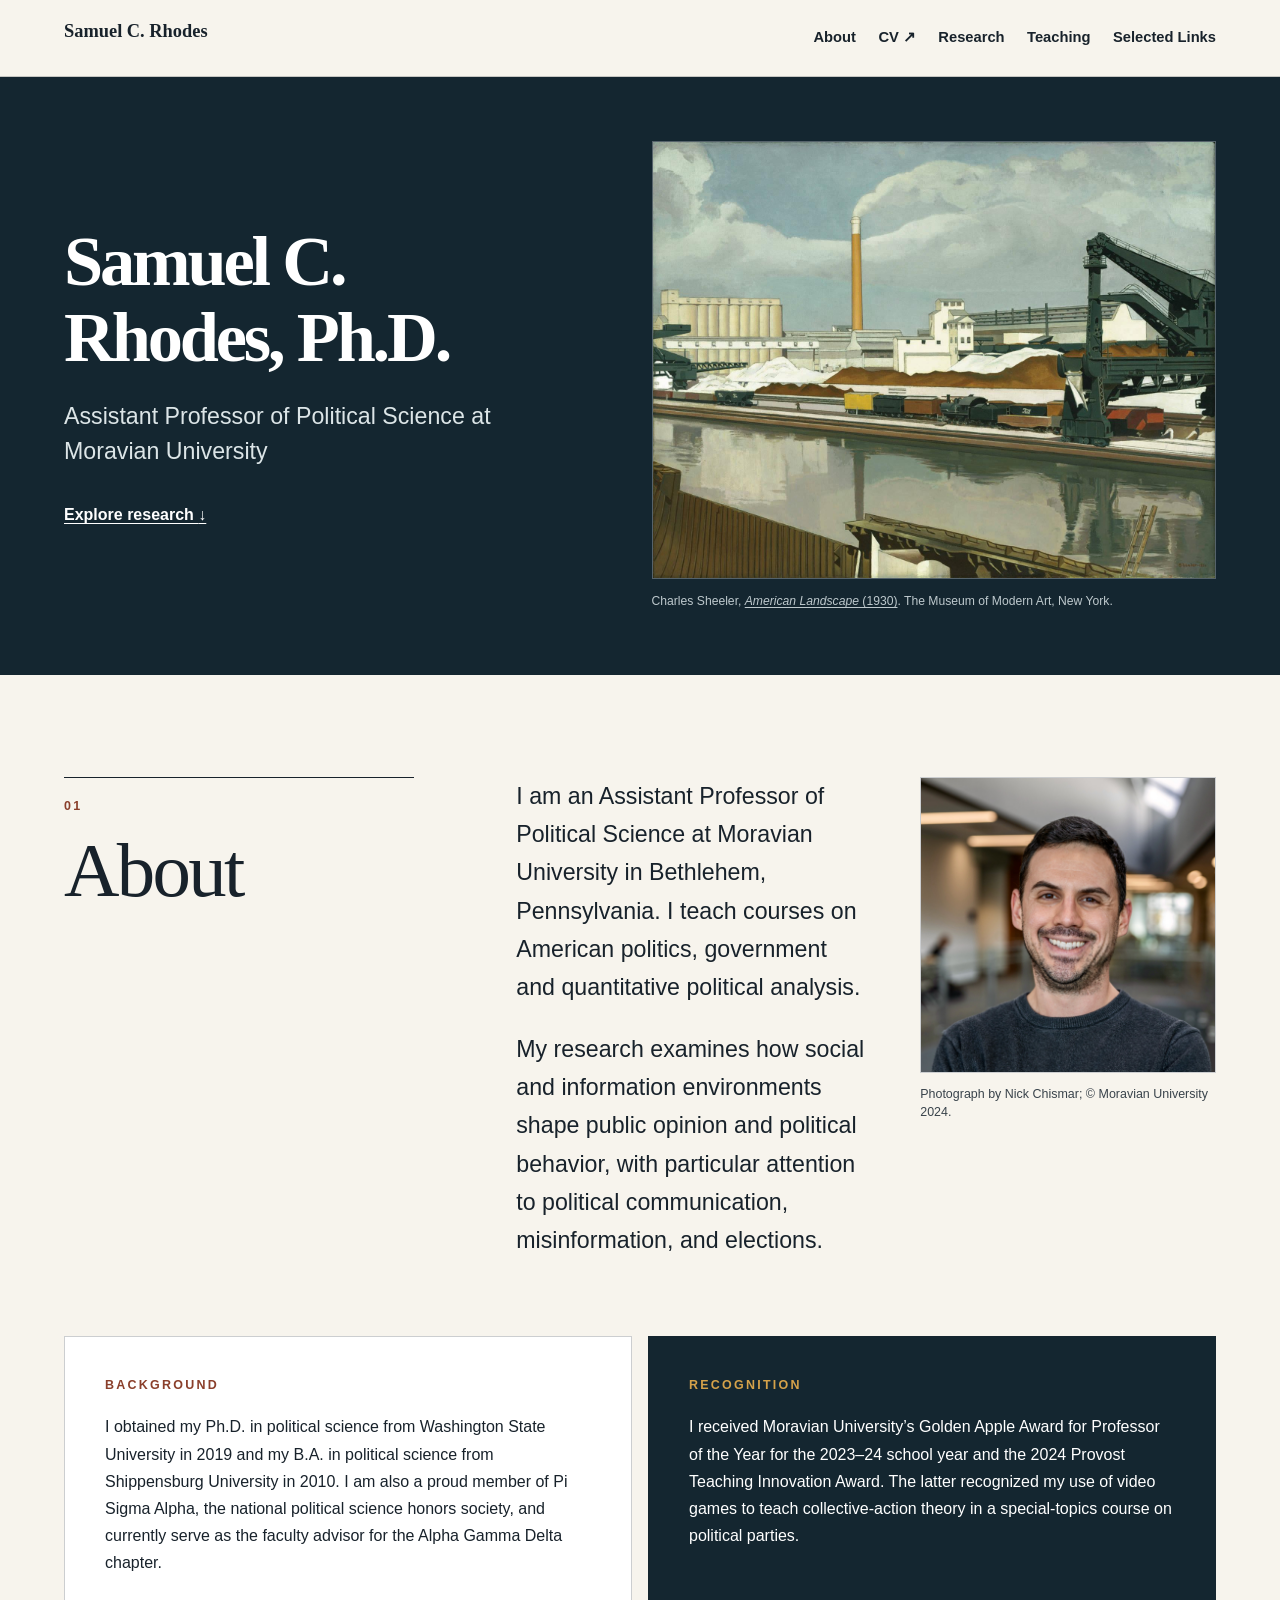
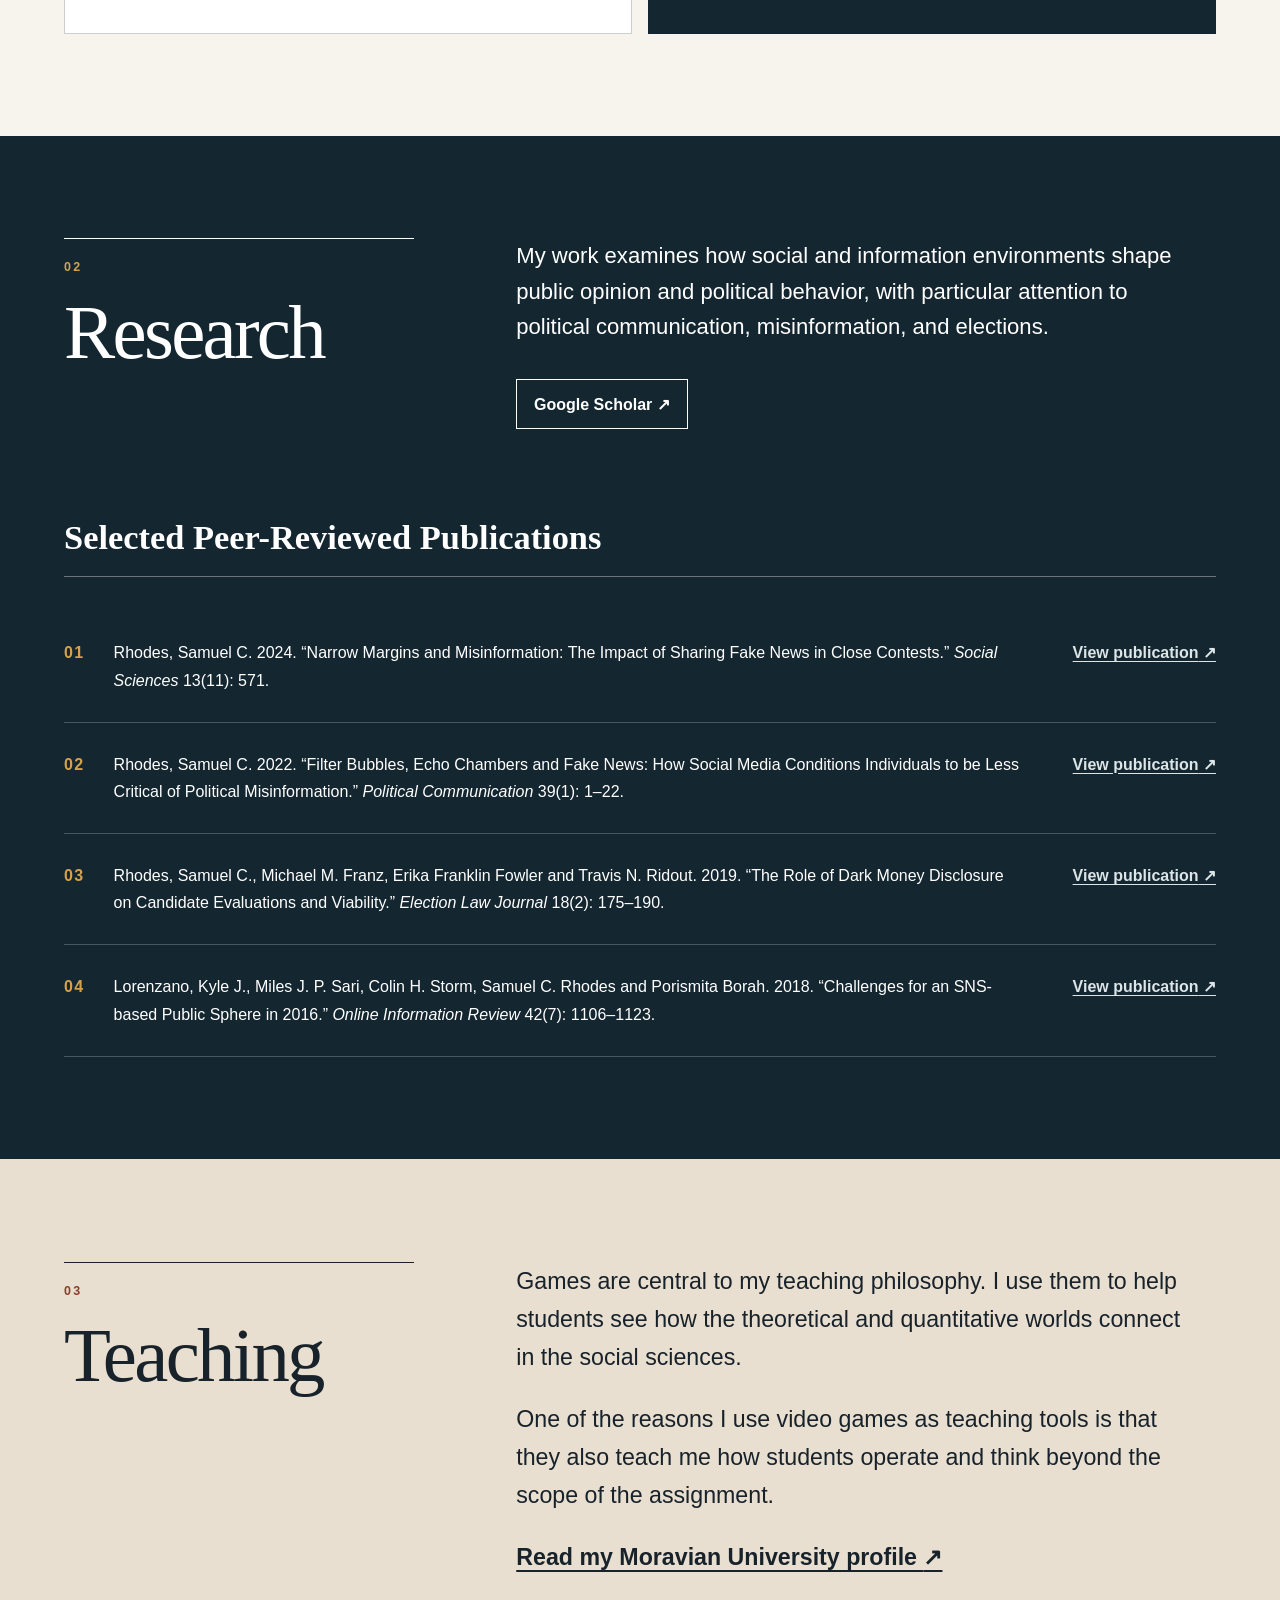
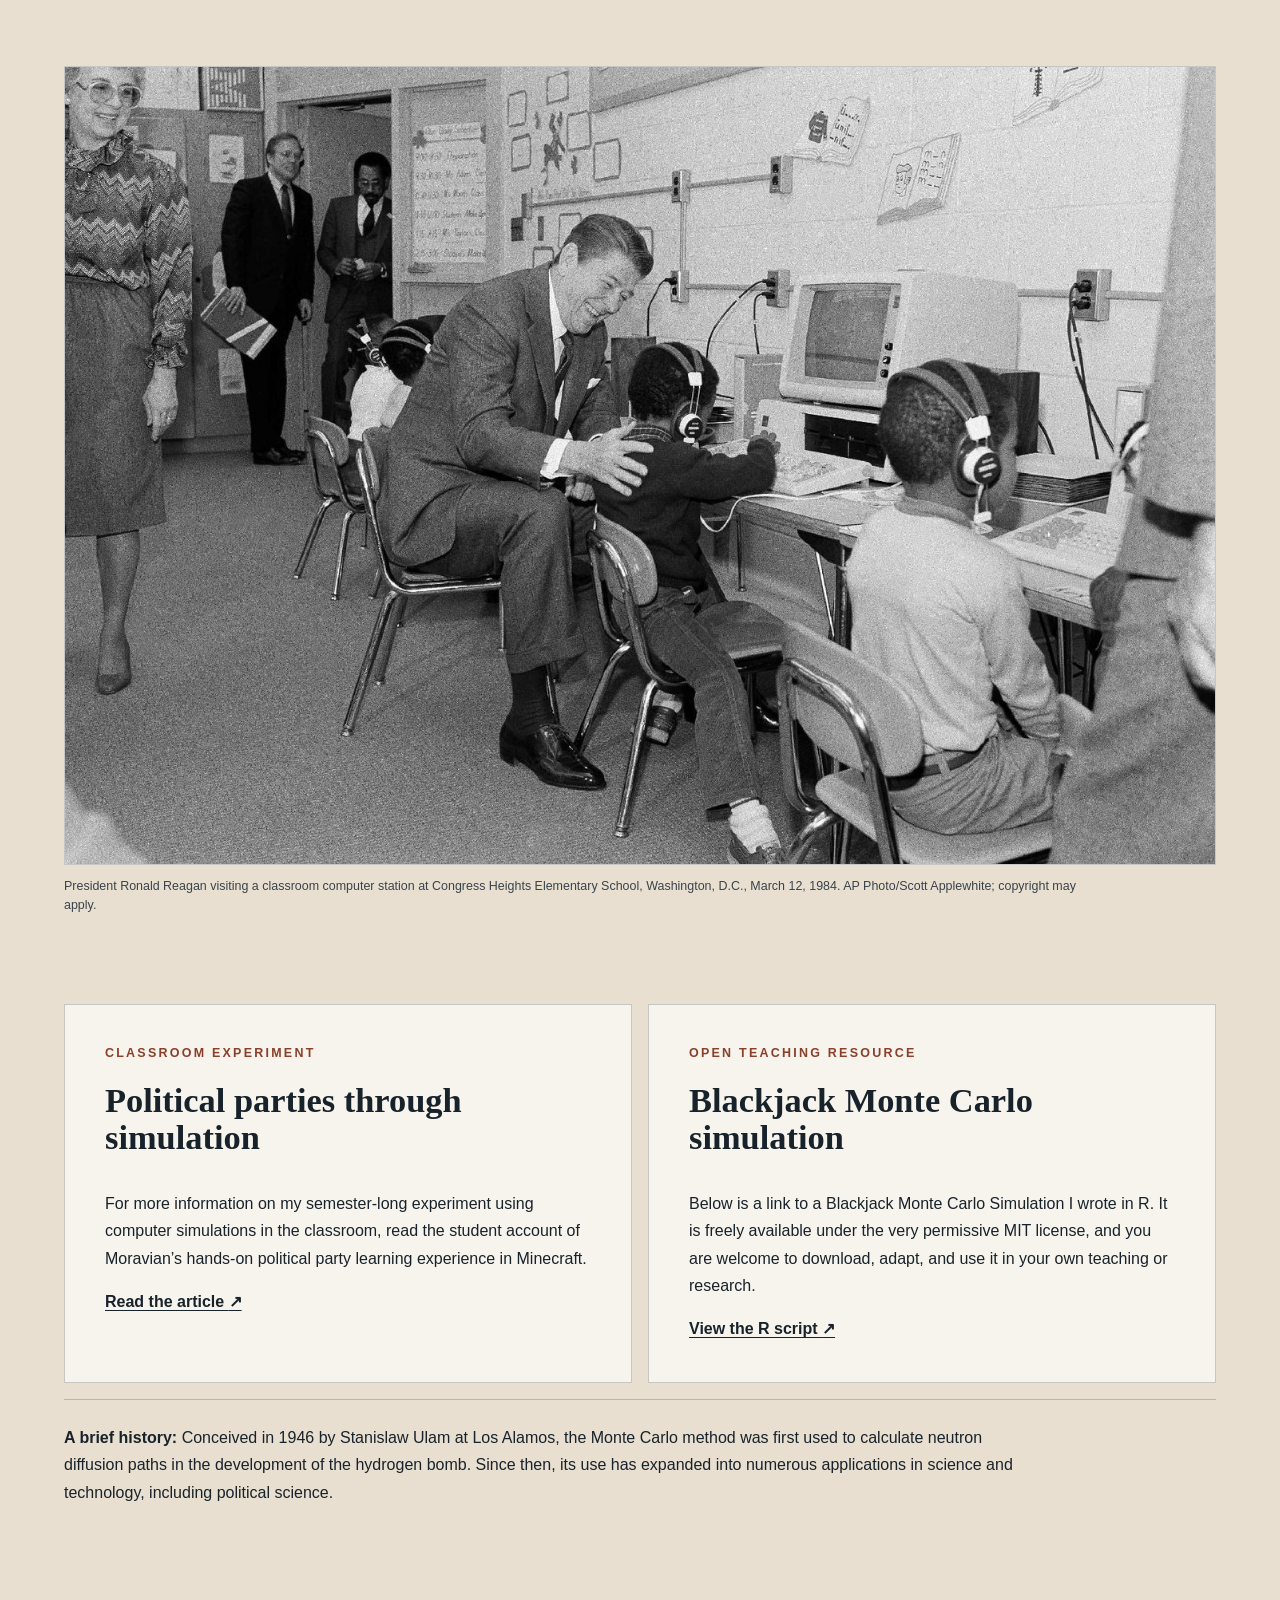
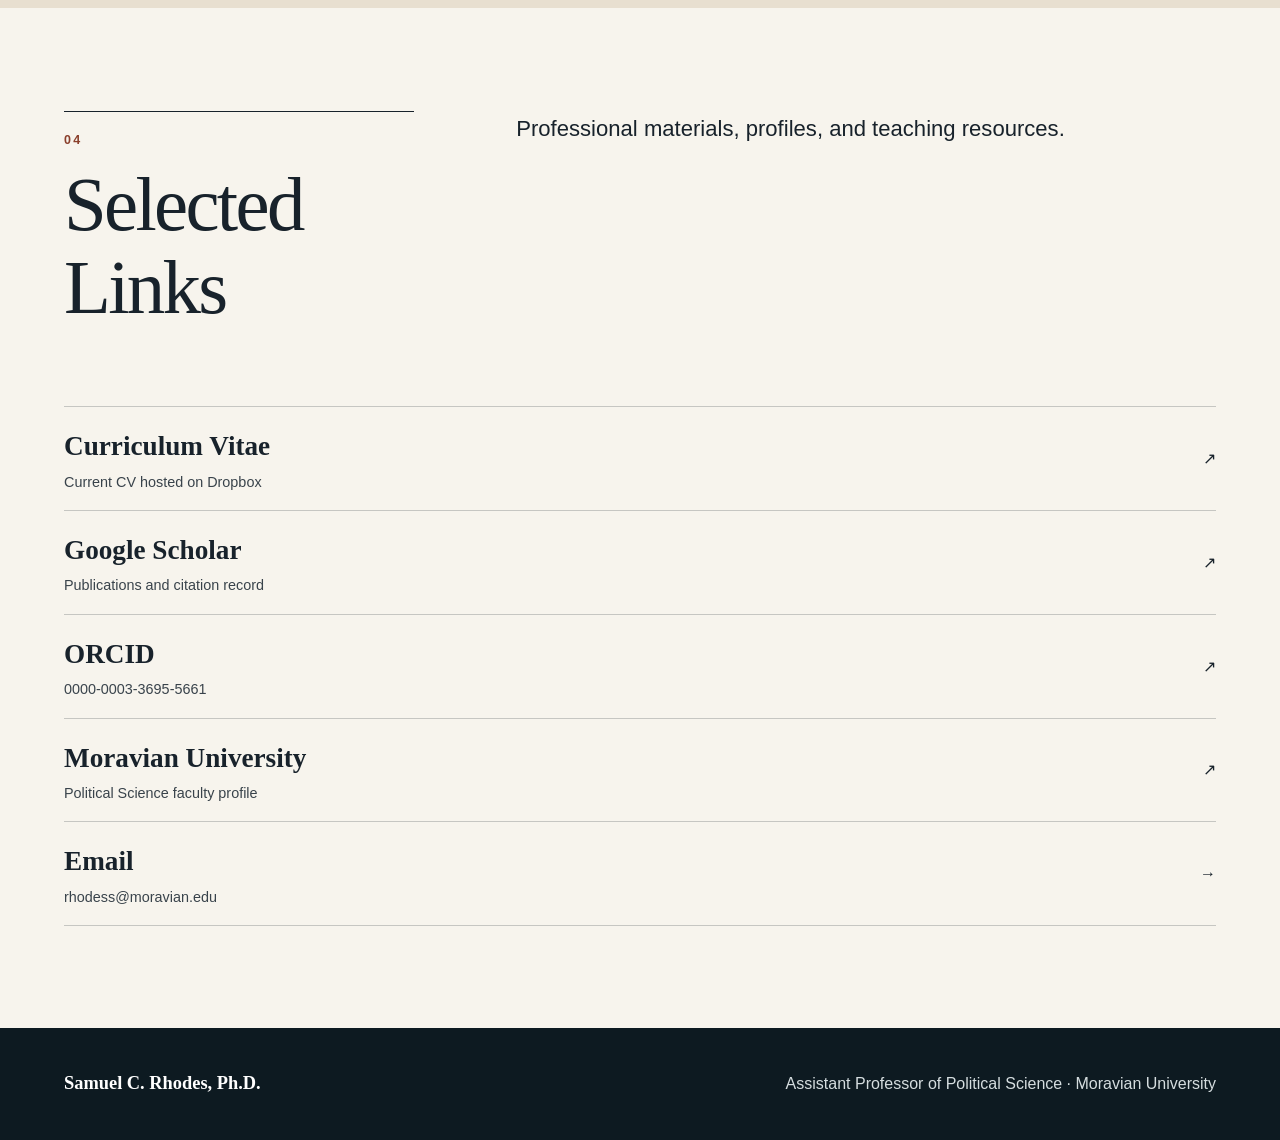
==== index.html @ 3a739b07 "Replace hero with Charles Sheeler American Landscape" ====
<!doctype html>
<html lang="en">
<head>
  <meta charset="utf-8">
  <meta name="viewport" content="width=device-width, initial-scale=1">
  <meta name="robots" content="index, follow, max-image-preview:large">
  <meta name="description" content="Samuel C. Rhodes is an Assistant Professor of Political Science at Moravian University whose research focuses on political communication, misinformation, public opinion, and elections.">
  <meta name="author" content="Samuel C. Rhodes">
  <meta property="og:type" content="website">
  <meta property="og:site_name" content="Samuel C. Rhodes, Ph.D.">
  <meta property="og:title" content="Samuel C. Rhodes, Ph.D. | Political Scientist">
  <meta property="og:description" content="Research and teaching in political communication, misinformation, public opinion, and elections.">
  <meta property="og:url" content="https://www.samrhodesphd.com/">
  <meta property="og:image" content="https://www.samrhodesphd.com/assets/images/samuel-rhodes-headshot-2024.jpg">
  <meta property="og:image:width" content="1200">
  <meta property="og:image:height" content="1200">
  <meta property="og:image:alt" content="Samuel C. Rhodes smiling in a university interior.">
  <meta name="twitter:card" content="summary">
  <meta name="twitter:title" content="Samuel C. Rhodes, Ph.D. | Political Scientist">
  <meta name="twitter:description" content="Research and teaching in political communication, misinformation, public opinion, and elections.">
  <meta name="twitter:image" content="https://www.samrhodesphd.com/assets/images/samuel-rhodes-headshot-2024.jpg">
  <meta name="twitter:image:alt" content="Samuel C. Rhodes smiling in a university interior.">
  <title>Samuel C. Rhodes, Ph.D. | Political Scientist</title>
  <link rel="canonical" href="https://www.samrhodesphd.com/">
  <link rel="icon" href="assets/icons/favicon.svg" type="image/svg+xml">
  <link rel="stylesheet" href="assets/css/styles.css">
  <script type="application/ld+json">
  {
    "@context": "https://schema.org",
    "@graph": [
      {
        "@type": "WebSite",
        "@id": "https://www.samrhodesphd.com/#website",
        "url": "https://www.samrhodesphd.com/",
        "name": "Samuel C. Rhodes, Ph.D.",
        "alternateName": "Sam Rhodes",
        "inLanguage": "en-US"
      },
      {
        "@type": "Person",
        "@id": "https://www.samrhodesphd.com/#person",
        "name": "Samuel C. Rhodes",
        "alternateName": [
          "Sam Rhodes",
          "Samuel C. Rhodes, Ph.D."
        ],
        "givenName": "Samuel",
        "additionalName": "C.",
        "familyName": "Rhodes",
        "honorificSuffix": "Ph.D.",
        "url": "https://www.samrhodesphd.com/",
        "image": "https://www.samrhodesphd.com/assets/images/samuel-rhodes-headshot-2024.jpg",
        "email": "mailto:rhodess@moravian.edu",
        "jobTitle": "Assistant Professor of Political Science",
        "worksFor": {
          "@type": "CollegeOrUniversity",
          "name": "Moravian University",
          "url": "https://www.moravian.edu/"
        },
        "knowsAbout": [
          "Political communication",
          "Political misinformation",
          "Public opinion",
          "Political behavior",
          "Elections"
        ],
        "sameAs": [
          "https://scholar.google.com/citations?user=BPaGoRMAAAAJ&hl=en",
          "https://orcid.org/0000-0003-3695-5661",
          "https://www.moravian.edu/politicalscience/faculty"
        ]
      }
    ]
  }
  </script>
</head>
<body>
  <a class="skip-link" href="#main-content">Skip to main content</a>

  <header class="site-header">
    <div class="shell header-inner">
      <a class="site-name" href="#top" aria-label="Samuel C. Rhodes — return to top">Samuel C. Rhodes</a>
      <nav aria-label="Primary navigation">
        <ul class="nav-list">
          <li><a href="#about">About</a></li>
          <li>
            <a href="https://www.dropbox.com/scl/fi/ld8k0oouti2bj6t06jxuj/samuel_rhodes_CV.pdf?rlkey=38bgi4dd77kejkx2pn6xca8h7&amp;e=3&amp;raw=1" target="_blank" rel="noopener noreferrer">
              CV <span aria-hidden="true">↗</span><span class="visually-hidden"> (opens in a new tab)</span>
            </a>
          </li>
          <li><a href="#research">Research</a></li>
          <li><a href="#teaching">Teaching</a></li>
          <li><a href="#links">Selected Links</a></li>
        </ul>
      </nav>
    </div>
  </header>

  <main id="main-content">
    <section class="hero" id="top" aria-labelledby="hero-title">
      <div class="shell hero-grid">
        <div class="hero-copy">
          <h1 id="hero-title" class="hero-title">
            <span class="hero-title-line">Samuel C.</span>
            <span class="hero-title-line">Rhodes, Ph.D.</span>
          </h1>
          <p class="hero-role">Assistant Professor of Political Science at Moravian University</p>
          <a class="text-link hero-link" href="#research">Explore research <span aria-hidden="true">↓</span></a>
        </div>
        <figure class="hero-figure">
          <img src="assets/images/charles-sheeler-american-landscape.jpg" width="1500" height="1164" alt="Charles Sheeler's painting American Landscape, depicting the Ford River Rouge plant with railcars, industrial buildings, conveyors, a smokestack, and reflections in water.">
          <figcaption>
            Charles Sheeler, <a href="https://www.moma.org/collection/works/79032"><cite>American Landscape</cite> (1930)</a>. The Museum of Modern Art, New York.
          </figcaption>
        </figure>
      </div>
    </section>

    <section class="section section-light" id="about" aria-labelledby="about-title">
      <div class="shell section-grid">
        <div class="section-heading">
          <p class="section-number" aria-hidden="true">01</p>
          <h2 id="about-title">About</h2>
        </div>
        <div class="about-intro">
          <div class="prose prose-lead">
            <p>I am an Assistant Professor of Political Science at Moravian University in Bethlehem, Pennsylvania. I teach courses on American politics, government and quantitative political analysis.</p>
            <p>My research examines how social and information environments shape public opinion and political behavior, with particular attention to political communication, misinformation, and elections.</p>
          </div>
          <figure class="about-figure">
            <img src="assets/images/samuel-rhodes-headshot-2024.jpg" width="1200" height="1200" alt="Samuel C. Rhodes smiling in a university interior." loading="lazy" decoding="async">
            <figcaption>Photograph by Nick Chismar; © Moravian University 2024.</figcaption>
          </figure>
        </div>
      </div>

      <div class="shell about-notes">
        <article class="note-card">
          <h3 class="eyebrow">Background</h3>
          <p>I obtained my Ph.D. in political science from Washington State University in 2019 and my B.A. in political science from Shippensburg University in 2010. I am also a proud member of Pi Sigma Alpha, the national political science honors society, and currently serve as the faculty advisor for the Alpha Gamma Delta chapter.</p>
        </article>
        <article class="note-card note-card-accent">
          <h3 class="eyebrow">Recognition</h3>
          <p>I received Moravian University’s Golden Apple Award for Professor of the Year for the 2023–24 school year and the 2024 Provost Teaching Innovation Award. The latter recognized my use of video games to teach collective-action theory in a special-topics course on political parties.</p>
        </article>
      </div>
    </section>

    <section class="section section-dark" id="research" aria-labelledby="research-title">
      <div class="shell section-grid">
        <div class="section-heading">
          <p class="section-number" aria-hidden="true">02</p>
          <h2 id="research-title">Research</h2>
        </div>
        <div class="prose">
          <p class="lede">My work examines how social and information environments shape public opinion and political behavior, with particular attention to political communication, misinformation, and elections.</p>
          <a class="button button-light" href="https://scholar.google.com/citations?user=BPaGoRMAAAAJ&amp;hl=en">Google Scholar <span aria-hidden="true">↗</span></a>
        </div>
      </div>

      <div class="shell publications">
        <h3>Selected Peer-Reviewed Publications</h3>
        <ol class="publication-list">
          <li>
            <p>Rhodes, Samuel C. 2024. “Narrow Margins and Misinformation: The Impact of Sharing Fake News in Close Contests.” <cite>Social Sciences</cite> 13(11): 571.</p>
            <a href="https://doi.org/10.3390/socsci13110571">View publication<span class="visually-hidden">: Narrow Margins and Misinformation</span> <span aria-hidden="true">↗</span></a>
          </li>
          <li>
            <p>Rhodes, Samuel C. 2022. “Filter Bubbles, Echo Chambers and Fake News: How Social Media Conditions Individuals to be Less Critical of Political Misinformation.” <cite>Political Communication</cite> 39(1): 1–22.</p>
            <a href="https://doi.org/10.1080/10584609.2021.1910887">View publication<span class="visually-hidden">: Filter Bubbles, Echo Chambers and Fake News</span> <span aria-hidden="true">↗</span></a>
          </li>
          <li>
            <p>Rhodes, Samuel C., Michael M. Franz, Erika Franklin Fowler and Travis N. Ridout. 2019. “The Role of Dark Money Disclosure on Candidate Evaluations and Viability.” <cite>Election Law Journal</cite> 18(2): 175–190.</p>
            <a href="https://doi.org/10.1089/elj.2018.0499">View publication<span class="visually-hidden">: The Role of Dark Money Disclosure</span> <span aria-hidden="true">↗</span></a>
          </li>
          <li>
            <p>Lorenzano, Kyle J., Miles J. P. Sari, Colin H. Storm, Samuel C. Rhodes and Porismita Borah. 2018. “Challenges for an SNS-based Public Sphere in 2016.” <cite>Online Information Review</cite> 42(7): 1106–1123.</p>
            <a href="https://doi.org/10.1108/OIR-12-2017-0352">View publication<span class="visually-hidden">: Challenges for an SNS-based Public Sphere in 2016</span> <span aria-hidden="true">↗</span></a>
          </li>
        </ol>
      </div>
    </section>

    <section class="section section-warm" id="teaching" aria-labelledby="teaching-title">
      <div class="shell section-grid">
        <div class="section-heading">
          <p class="section-number" aria-hidden="true">03</p>
          <h2 id="teaching-title">Teaching</h2>
        </div>
        <div class="prose prose-lead">
          <p>Games are central to my teaching philosophy. I use them to help students see how the theoretical and quantitative worlds connect in the social sciences.</p>
          <p>One of the reasons I use video games as teaching tools is that they also teach me how students operate and think beyond the scope of the assignment.</p>
          <a class="text-link" href="https://news.moravian.edu/2025/02/27/samuel-c-rhodes/">Read my Moravian University profile <span aria-hidden="true">↗</span></a>
        </div>
      </div>

      <figure class="shell teaching-figure">
        <img src="assets/images/ronald-reagan-computer-classroom.jpg" width="1440" height="999" alt="President Ronald Reagan seated beside a student using a classroom computer." loading="lazy" decoding="async">
        <figcaption>President Ronald Reagan visiting a classroom computer station at Congress Heights Elementary School, Washington, D.C., March 12, 1984. AP Photo/Scott Applewhite; copyright may apply.</figcaption>
      </figure>

      <div class="shell teaching-grid">
        <article class="teaching-panel">
          <p class="eyebrow">Classroom Experiment</p>
          <h3>Political parties through simulation</h3>
          <p>For more information on my semester-long experiment using computer simulations in the classroom, read the student account of Moravian’s hands-on political party learning experience in Minecraft.</p>
          <a class="text-link" href="https://comenian.org/11482/community/moravians-hands-on-political-party-learning-experience-in-minecraft/">Read the article <span aria-hidden="true">↗</span></a>
        </article>
        <article class="teaching-panel">
          <p class="eyebrow">Open Teaching Resource</p>
          <h3>Blackjack Monte Carlo simulation</h3>
          <p>Below is a link to a Blackjack Monte Carlo Simulation I wrote in R. It is freely available under the very permissive MIT license, and you are welcome to download, adapt, and use it in your own teaching or research.</p>
          <a class="text-link" href="https://drive.google.com/file/d/1yVnKyx5Hw0C_nsuu_a9_1nCS-8gm6gq0/view?usp=share_link">View the R script <span aria-hidden="true">↗</span></a>
        </article>
      </div>

      <div class="shell history-note">
        <p><strong>A brief history:</strong> Conceived in 1946 by Stanislaw Ulam at Los Alamos, the Monte Carlo method was first used to calculate neutron diffusion paths in the development of the hydrogen bomb. Since then, its use has expanded into numerous applications in science and technology, including political science.</p>
      </div>
    </section>

    <section class="section section-light" id="links" aria-labelledby="links-title">
      <div class="shell section-grid">
        <div class="section-heading">
          <p class="section-number" aria-hidden="true">04</p>
          <h2 id="links-title">Selected Links</h2>
        </div>
        <div class="prose">
          <p class="lede">Professional materials, profiles, and teaching resources.</p>
        </div>
      </div>

      <div class="shell link-list">
        <a href="https://www.dropbox.com/scl/fi/ld8k0oouti2bj6t06jxuj/samuel_rhodes_CV.pdf?rlkey=38bgi4dd77kejkx2pn6xca8h7&amp;e=3&amp;raw=1" target="_blank" rel="noopener noreferrer">
          <span><strong>Curriculum Vitae</strong><small>Current CV hosted on Dropbox</small></span>
          <span aria-hidden="true">↗</span><span class="visually-hidden">Opens in a new tab</span>
        </a>
        <a href="https://scholar.google.com/citations?user=BPaGoRMAAAAJ&amp;hl=en">
          <span><strong>Google Scholar</strong><small>Publications and citation record</small></span>
          <span aria-hidden="true">↗</span>
        </a>
        <a href="https://orcid.org/0000-0003-3695-5661">
          <span><strong>ORCID</strong><small>0000-0003-3695-5661</small></span>
          <span aria-hidden="true">↗</span>
        </a>
        <a href="https://www.moravian.edu/politicalscience/faculty">
          <span><strong>Moravian University</strong><small>Political Science faculty profile</small></span>
          <span aria-hidden="true">↗</span>
        </a>
        <a href="mailto:rhodess@moravian.edu">
          <span><strong>Email</strong><small>rhodess@moravian.edu</small></span>
          <span aria-hidden="true">→</span>
        </a>
      </div>
    </section>
  </main>

  <footer class="site-footer">
    <div class="shell footer-inner">
      <p>Samuel C. Rhodes, Ph.D.</p>
      <p>Assistant Professor of Political Science · Moravian University</p>
    </div>
  </footer>
</body>
</html>
---- assets/css/styles.css ----
:root {
  color-scheme: light;
  --ink: #18222b;
  --ink-soft: #39434b;
  --paper: #f7f4ed;
  --white: #ffffff;
  --warm: #e8dfd0;
  --navy: #142630;
  --navy-light: #dce5e7;
  --rust: #8a3f2b;
  --gold: #d5a24a;
  --line: rgba(24, 34, 43, 0.22);
  --serif: Georgia, "Times New Roman", Times, serif;
  --sans: -apple-system, BlinkMacSystemFont, "Segoe UI", Helvetica, Arial, sans-serif;
  --shell: 72rem;
  --space-section: clamp(4.5rem, 8vw, 8rem);
}

*,
*::before,
*::after {
  box-sizing: border-box;
}

html {
  scroll-padding-top: 7rem;
}

body {
  margin: 0;
  background: var(--paper);
  color: var(--ink);
  font-family: var(--sans);
  font-size: 1rem;
  line-height: 1.7;
  overflow-wrap: break-word;
}

img {
  display: block;
  max-width: 100%;
  height: auto;
}

a {
  color: inherit;
  text-underline-offset: 0.2em;
  text-decoration-thickness: 0.08em;
}

a:hover {
  text-decoration-thickness: 0.15em;
}

:focus-visible {
  outline: 0.18rem solid var(--white);
  outline-offset: 0.14rem;
  box-shadow: 0 0 0 0.38rem var(--ink);
}

h1,
h2,
h3,
p,
figure {
  margin-top: 0;
}

h1,
h2,
h3 {
  font-family: var(--serif);
  line-height: 1.08;
}

h1 {
  max-width: 10ch;
  margin-bottom: 1.5rem;
  font-size: clamp(3rem, 8vw, 6.75rem);
  font-weight: 600;
  letter-spacing: -0.045em;
}

.hero-title {
  max-width: none;
  font-size: clamp(2.5rem, 5.5vw, 4.6rem);
}

.hero-title-line {
  display: block;
  white-space: nowrap;
}

h2 {
  margin-bottom: 0;
  font-size: clamp(2.8rem, 6vw, 5.2rem);
  font-weight: 500;
  letter-spacing: -0.035em;
}

h3 {
  font-size: clamp(1.45rem, 3vw, 2.15rem);
  font-weight: 600;
}

.shell {
  width: min(calc(100% - 2rem), var(--shell));
  margin-inline: auto;
}

.skip-link {
  position: fixed;
  z-index: 1000;
  top: 0.75rem;
  left: 0.75rem;
  padding: 0.7rem 1rem;
  background: var(--gold);
  color: #111820;
  font-weight: 700;
  transform: translateY(-160%);
}

.skip-link:focus {
  transform: translateY(0);
}

.visually-hidden {
  position: absolute;
  width: 1px;
  height: 1px;
  padding: 0;
  margin: -1px;
  overflow: hidden;
  clip: rect(0, 0, 0, 0);
  white-space: nowrap;
  border: 0;
}

.site-header {
  position: relative;
  z-index: 20;
  background: var(--paper);
  border-bottom: 1px solid var(--line);
}

.header-inner {
  display: flex;
  flex-direction: column;
  gap: 0.9rem;
  padding-block: 1rem;
}

.site-name {
  align-self: flex-start;
  font-family: var(--serif);
  font-size: 1.15rem;
  font-weight: 700;
  text-decoration: none;
}

.nav-list {
  display: flex;
  flex-wrap: wrap;
  gap: 0.35rem 1rem;
  margin: 0;
  padding: 0;
  list-style: none;
}

.nav-list a {
  display: inline-block;
  min-height: 2.75rem;
  padding-block: 0.55rem;
  font-size: 0.92rem;
  font-weight: 650;
  text-decoration: none;
}

.nav-list a:hover {
  color: var(--rust);
}

.hero {
  background: var(--navy);
  color: var(--white);
}

.hero-grid {
  display: grid;
}

.hero-copy {
  display: flex;
  flex-direction: column;
  justify-content: center;
  padding-block: clamp(4rem, 10vw, 8rem);
}

.eyebrow,
.section-number {
  margin-bottom: 1.25rem;
  font-family: var(--sans);
  font-size: 0.78rem;
  font-weight: 800;
  letter-spacing: 0.18em;
  line-height: 1.3;
  text-transform: uppercase;
}

.hero-role {
  max-width: 36rem;
  margin-bottom: 2rem;
  color: var(--navy-light);
  font-size: clamp(1.15rem, 2.2vw, 1.45rem);
  line-height: 1.5;
}

.hero-link {
  align-self: flex-start;
  color: var(--white);
}

.hero-figure {
  align-self: center;
  margin: 0;
  padding-bottom: 2rem;
}

.hero-figure img {
  width: 100%;
  border: 1px solid rgba(255, 255, 255, 0.28);
}

.hero-figure figcaption {
  max-width: 52rem;
  margin-top: 0.8rem;
  color: #bec9cd;
  font-size: 0.76rem;
  line-height: 1.5;
}

.section {
  padding-block: var(--space-section);
  scroll-margin-top: 1rem;
}

.section-light {
  background: var(--paper);
}

.section-warm {
  background: var(--warm);
}

.section-dark {
  background: var(--navy);
  color: var(--white);
}

.section-grid {
  display: grid;
  gap: 2.5rem;
}

.section-heading {
  border-top: 1px solid currentColor;
  padding-top: 1.25rem;
}

.section-number {
  margin-bottom: 1rem;
  color: var(--rust);
}

.section-dark .section-number {
  color: var(--gold);
}

.prose {
  max-width: 43rem;
}

.prose p:last-child {
  margin-bottom: 0;
}

.prose-lead {
  font-size: clamp(1.15rem, 2.4vw, 1.45rem);
  line-height: 1.65;
}

.lede {
  font-size: clamp(1.15rem, 2.2vw, 1.38rem);
  line-height: 1.6;
}

.text-link {
  display: inline-block;
  font-weight: 750;
}

.button {
  display: inline-block;
  min-height: 2.75rem;
  margin-top: 0.8rem;
  padding: 0.65rem 1.05rem;
  border: 1px solid currentColor;
  font-weight: 750;
  text-decoration: none;
}

.button-light {
  color: var(--white);
}

.button-dark {
  background: var(--navy);
  color: var(--white);
}

.button:hover {
  background: var(--gold);
  border-color: var(--gold);
  color: #111820;
}

.about-notes {
  display: grid;
  gap: 1rem;
  margin-top: clamp(3rem, 6vw, 5rem);
}

.about-intro {
  display: grid;
  gap: clamp(2rem, 5vw, 3.5rem);
  align-items: start;
}

.about-figure,
.teaching-figure {
  margin: 0;
}

.about-figure {
  width: min(100%, 28rem);
}

.about-figure img {
  width: 100%;
  aspect-ratio: 1;
  border: 1px solid var(--line);
  background: var(--white);
}

.about-figure figcaption,
.teaching-figure figcaption {
  margin-top: 0.75rem;
  color: var(--ink-soft);
  font-size: 0.78rem;
  line-height: 1.5;
}

.note-card {
  padding: clamp(1.5rem, 4vw, 2.5rem);
  border: 1px solid var(--line);
  background: var(--white);
}

.note-card-accent {
  background: var(--navy);
  color: var(--white);
}

.note-card p:not(.eyebrow) {
  max-width: 40rem;
}

.note-card .eyebrow {
  color: var(--rust);
}

.note-card-accent .eyebrow {
  color: var(--gold);
}

.publications {
  margin-top: clamp(3.5rem, 7vw, 6rem);
}

.publications > h3 {
  padding-bottom: 1.25rem;
  border-bottom: 1px solid rgba(255, 255, 255, 0.36);
}

.publication-list {
  margin: 0;
  padding: 0;
  list-style: none;
  counter-reset: publications;
}

.publication-list li {
  position: relative;
  display: grid;
  gap: 0.75rem;
  padding: 1.75rem 0 1.75rem 3.1rem;
  border-bottom: 1px solid rgba(255, 255, 255, 0.22);
  counter-increment: publications;
}

.publication-list li::before {
  position: absolute;
  top: 1.75rem;
  left: 0;
  color: var(--gold);
  content: counter(publications, decimal-leading-zero);
  font-weight: 800;
  letter-spacing: 0.08em;
}

.publication-list p {
  max-width: 57rem;
  margin-bottom: 0;
}

.publication-list a {
  justify-self: start;
  color: var(--navy-light);
  font-weight: 700;
}

.teaching-figure {
  margin-top: clamp(3.5rem, 7vw, 6rem);
  margin-inline: auto;
}

.teaching-figure img {
  width: 100%;
  border: 1px solid var(--line);
  background: var(--paper);
}

.teaching-figure figcaption {
  max-width: 64rem;
}

.teaching-grid {
  display: grid;
  gap: 1rem;
  margin-top: clamp(3.5rem, 7vw, 6rem);
}

.teaching-panel {
  padding: clamp(1.5rem, 4vw, 2.5rem);
  background: var(--paper);
  border: 1px solid var(--line);
}

.teaching-panel .eyebrow {
  color: var(--rust);
}

.history-note {
  margin-top: 1rem;
  padding-top: 1.5rem;
  border-top: 1px solid var(--line);
}

.history-note p {
  max-width: 60rem;
  margin-bottom: 0;
}

.link-list {
  margin-top: clamp(3rem, 6vw, 5rem);
  border-top: 1px solid var(--line);
}

.link-list > a {
  display: flex;
  align-items: center;
  justify-content: space-between;
  gap: 1.5rem;
  min-height: 5.25rem;
  padding: 1rem 0;
  border-bottom: 1px solid var(--line);
  text-decoration: none;
}

.link-list > a:hover strong {
  color: var(--rust);
  text-decoration: underline;
  text-underline-offset: 0.18em;
}

.link-list strong,
.link-list small {
  display: block;
}

.link-list strong {
  font-family: var(--serif);
  font-size: clamp(1.25rem, 3vw, 1.7rem);
}

.link-list small {
  color: var(--ink-soft);
  font-size: 0.9rem;
}

.site-footer {
  padding-block: 2.5rem;
  background: #0d1a21;
  color: #d5dddf;
}

.footer-inner {
  display: flex;
  flex-direction: column;
  gap: 0.25rem;
}

.footer-inner p {
  margin-bottom: 0;
}

.footer-inner p:first-child {
  color: var(--white);
  font-family: var(--serif);
  font-size: 1.15rem;
  font-weight: 700;
}

.error-page {
  min-height: 100vh;
  background: var(--paper);
}

.error-main {
  display: grid;
  min-height: calc(100vh - 5rem);
  place-items: center;
  padding-block: 4rem;
}

.error-card {
  max-width: 48rem;
}

.error-card .eyebrow {
  color: var(--rust);
}

.error-card h1 {
  color: var(--navy);
}

.error-card p:not(.eyebrow) {
  max-width: 35rem;
  font-size: 1.2rem;
}

@media (min-width: 48rem) {
  .header-inner {
    flex-direction: row;
    align-items: center;
    justify-content: space-between;
  }

  .nav-list {
    justify-content: flex-end;
    gap: 0.4rem 1.4rem;
  }

  .hero-grid {
    grid-template-columns: minmax(0, 0.95fr) minmax(24rem, 1.05fr);
    gap: clamp(2.5rem, 6vw, 6rem);
    align-items: center;
  }

  .hero-figure {
    padding-block: clamp(2rem, 5vw, 4rem);
  }

  .section-grid {
    grid-template-columns: minmax(13rem, 0.75fr) minmax(0, 1.5fr);
    gap: clamp(3rem, 8vw, 8rem);
  }

  .about-notes,
  .teaching-grid {
    grid-template-columns: repeat(2, minmax(0, 1fr));
  }

  .publication-list li {
    grid-template-columns: minmax(0, 1fr) auto;
    align-items: start;
    gap: 2.5rem;
  }

  .footer-inner {
    flex-direction: row;
    align-items: baseline;
    justify-content: space-between;
  }
}

@media (min-width: 64rem) {
  .site-header {
    position: sticky;
    top: 0;
  }

  .about-intro {
    grid-template-columns: minmax(0, 1fr) minmax(17rem, 0.85fr);
  }
}

@media (prefers-reduced-motion: no-preference) {
  html {
    scroll-behavior: smooth;
  }
}

@media (forced-colors: active) {
  .note-card,
  .teaching-panel,
  .button,
  .hero-figure img,
  .about-figure img,
  .teaching-figure img {
    border: 1px solid CanvasText;
  }
}
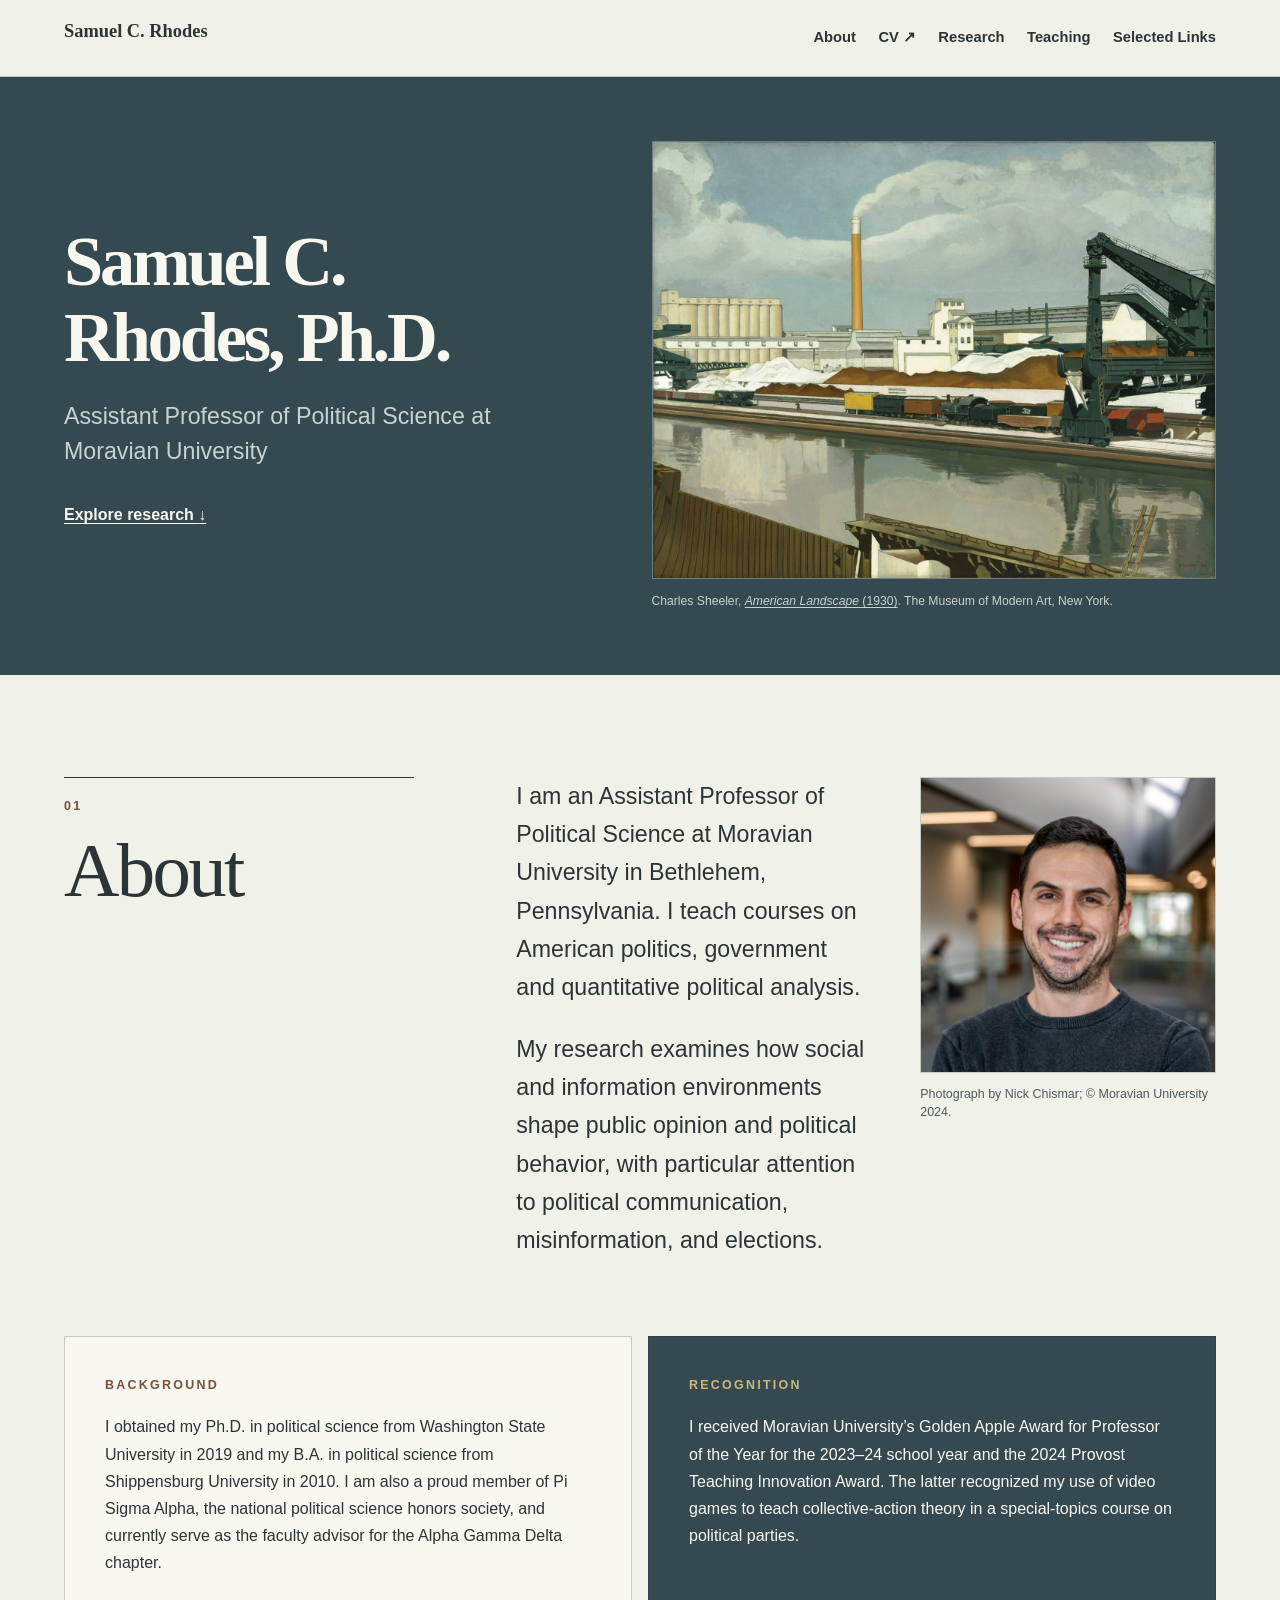
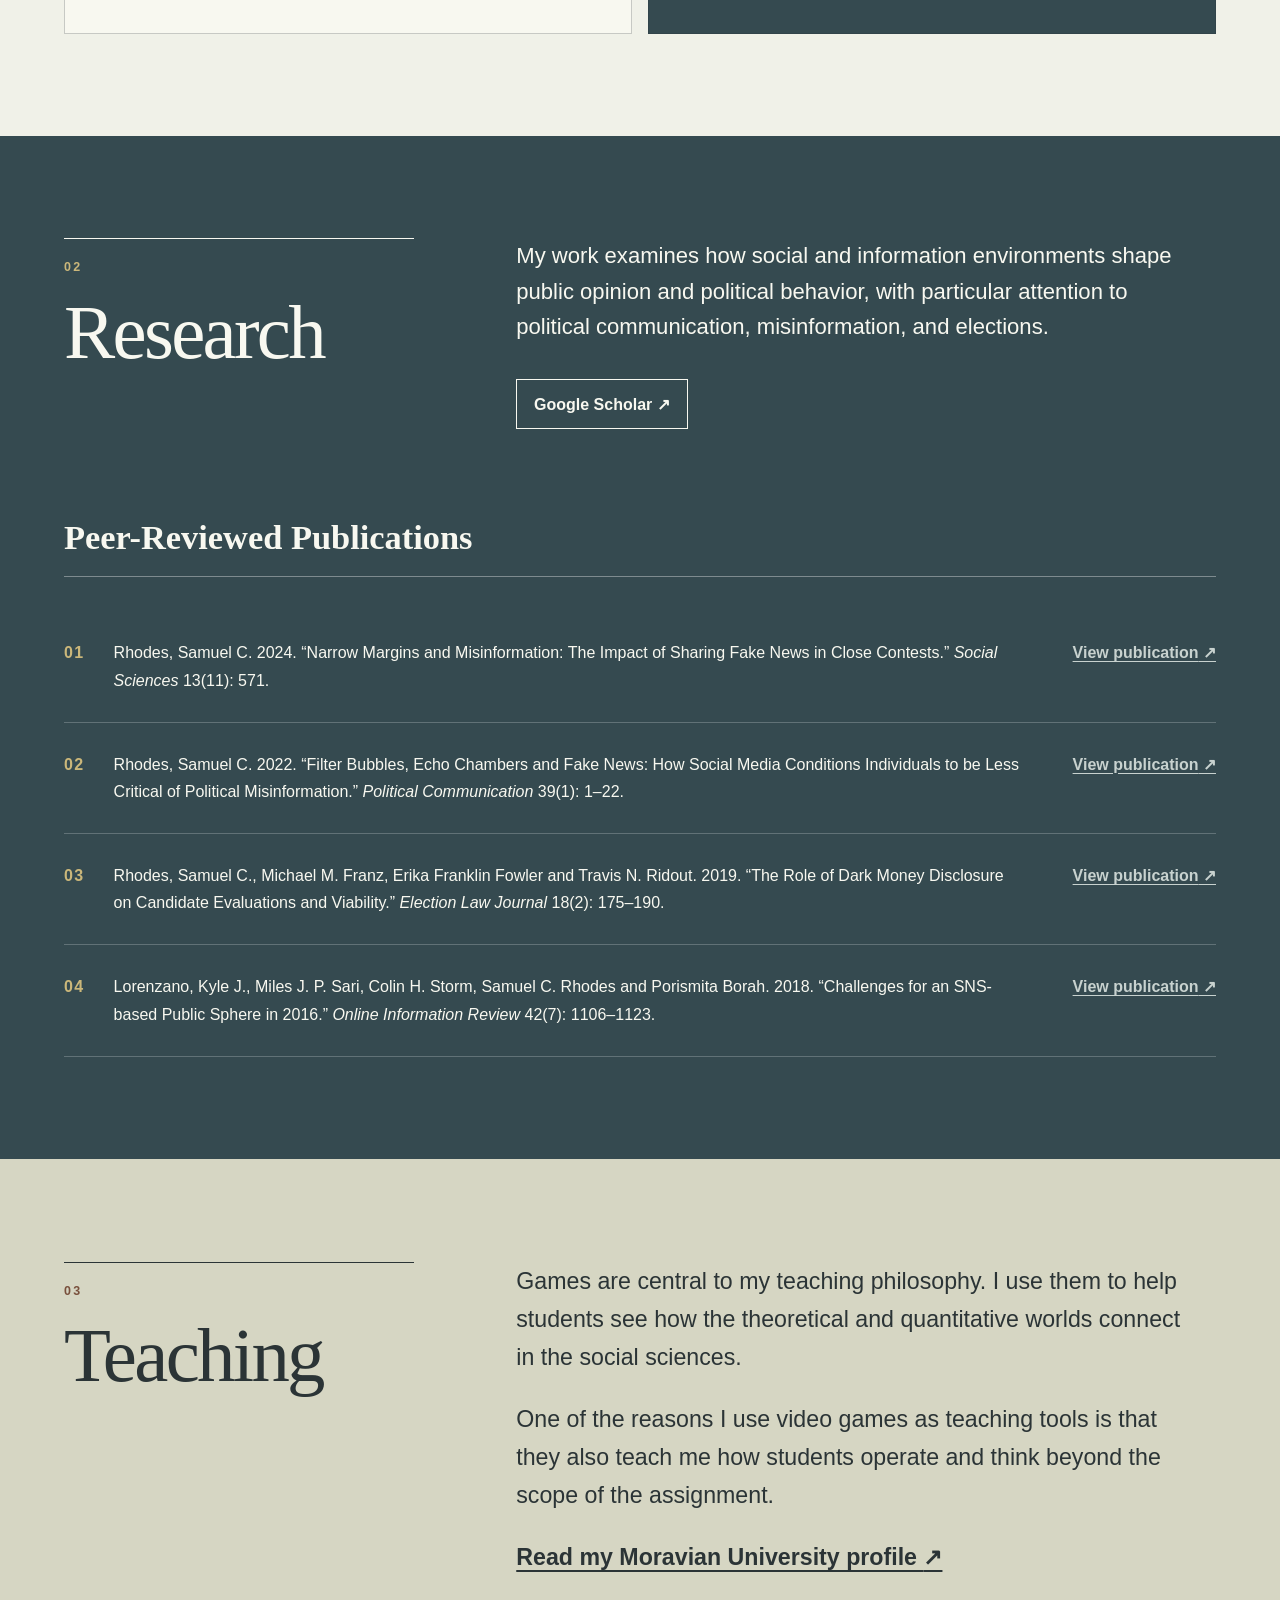
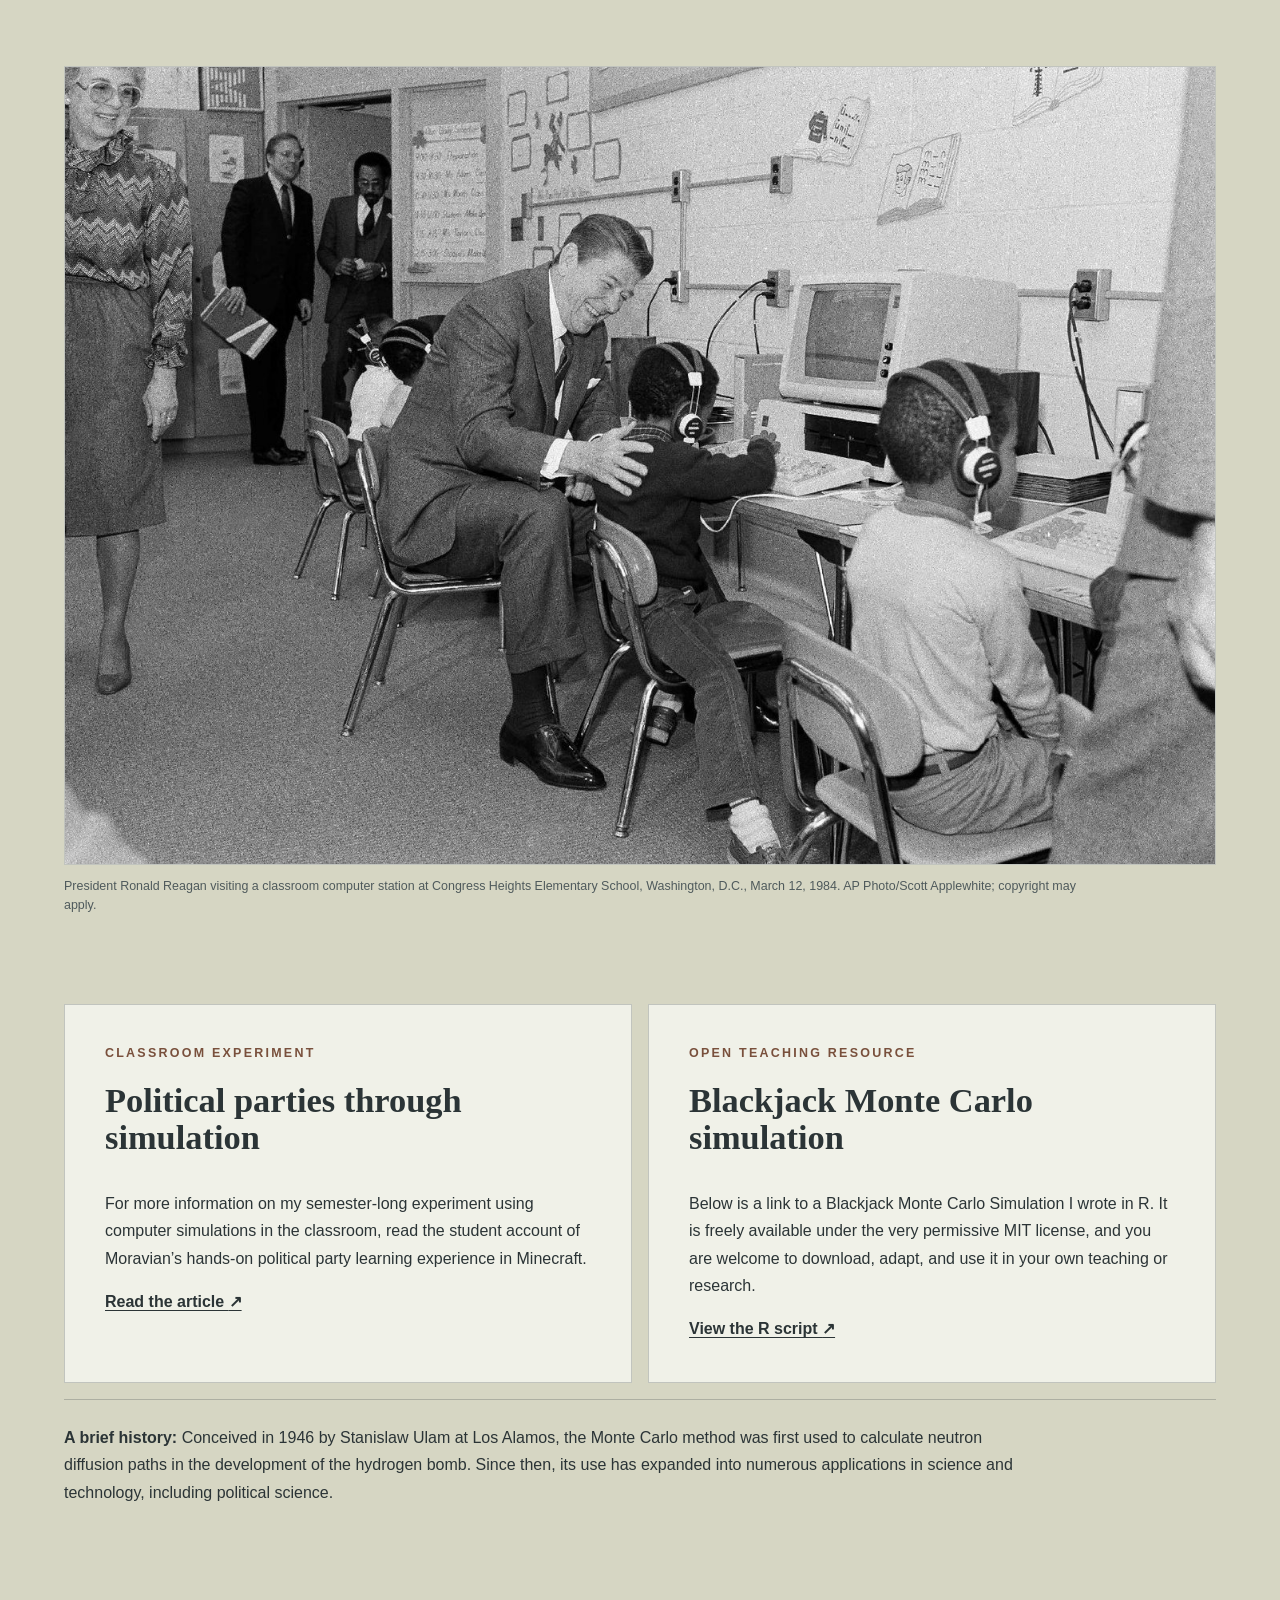
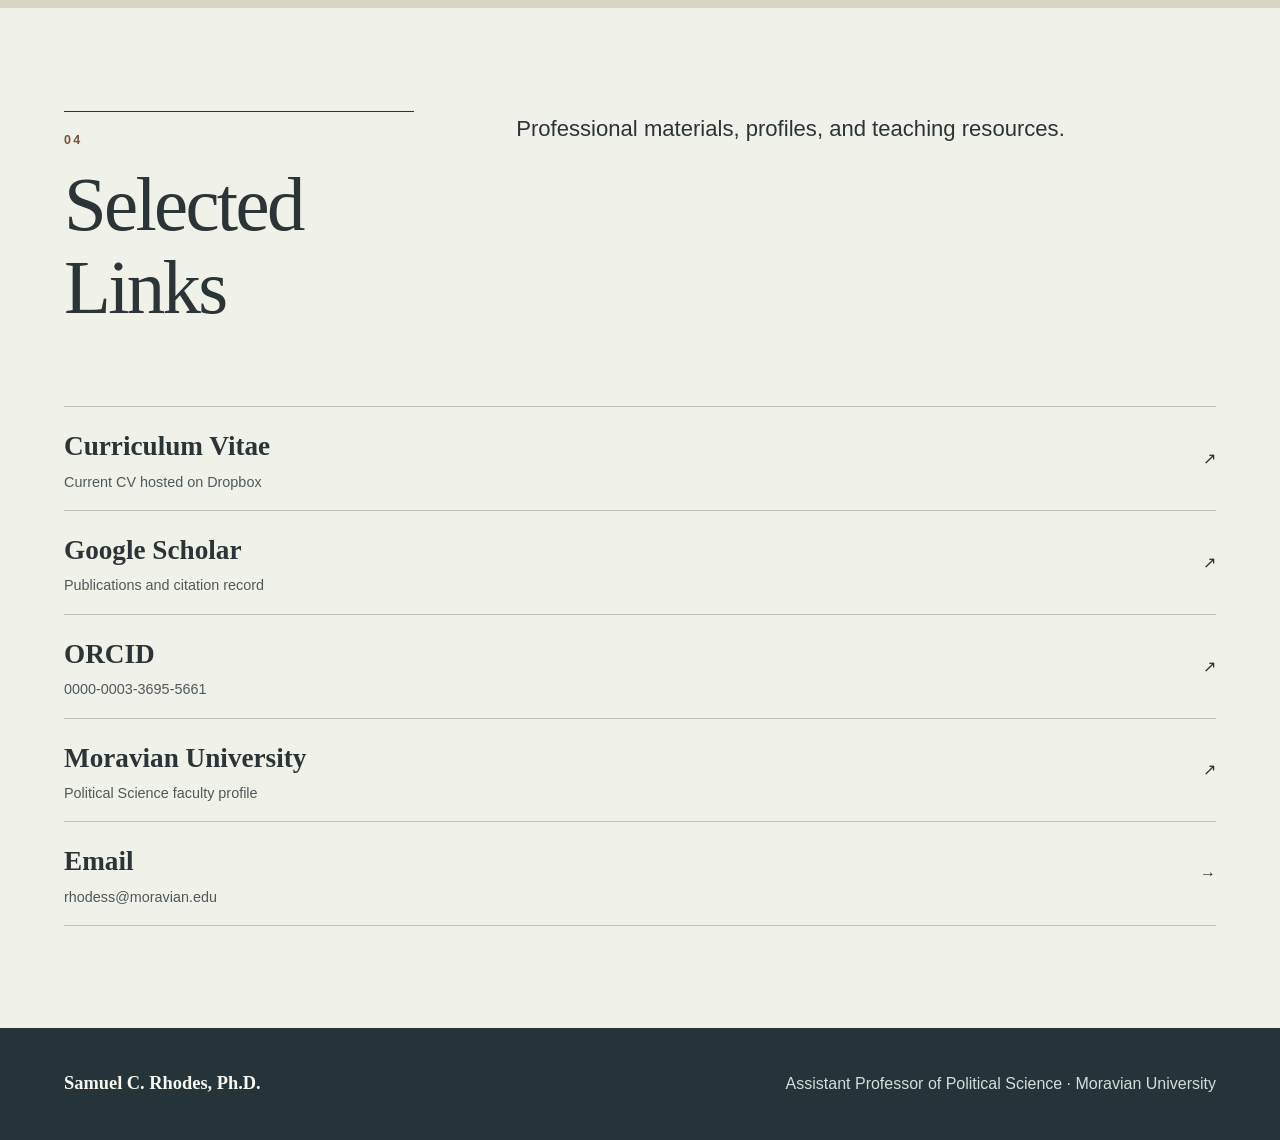
==== commit 1d471a9d: "Remove Selected from publications heading" ====
--- a/index.html
+++ b/index.html
@@ -84,7 +84,7 @@
         <ul class="nav-list">
           <li><a href="#about">About</a></li>
           <li>
-            <a href="https://www.dropbox.com/scl/fi/ld8k0oouti2bj6t06jxuj/samuel_rhodes_CV.pdf?rlkey=38bgi4dd77kejkx2pn6xca8h7&amp;e=3&amp;raw=1" target="_blank" rel="noopener noreferrer">
+            <a href="https://www.dropbox.com/scl/fi/pty8l76mraoracew0bn5e/samuel_rhodes_CV.pdf?rlkey=60tjy8njxom40a7r60k0fp3q1&amp;raw=1" target="_blank" rel="noopener noreferrer">
               CV <span aria-hidden="true">↗</span><span class="visually-hidden"> (opens in a new tab)</span>
             </a>
           </li>
@@ -159,7 +159,7 @@
       </div>
 
       <div class="shell publications">
-        <h3>Selected Peer-Reviewed Publications</h3>
+        <h3>Peer-Reviewed Publications</h3>
         <ol class="publication-list">
           <li>
             <p>Rhodes, Samuel C. 2024. “Narrow Margins and Misinformation: The Impact of Sharing Fake News in Close Contests.” <cite>Social Sciences</cite> 13(11): 571.</p>
@@ -231,7 +231,7 @@
       </div>
 
       <div class="shell link-list">
-        <a href="https://www.dropbox.com/scl/fi/ld8k0oouti2bj6t06jxuj/samuel_rhodes_CV.pdf?rlkey=38bgi4dd77kejkx2pn6xca8h7&amp;e=3&amp;raw=1" target="_blank" rel="noopener noreferrer">
+        <a href="https://www.dropbox.com/scl/fi/pty8l76mraoracew0bn5e/samuel_rhodes_CV.pdf?rlkey=60tjy8njxom40a7r60k0fp3q1&amp;raw=1" target="_blank" rel="noopener noreferrer">
           <span><strong>Curriculum Vitae</strong><small>Current CV hosted on Dropbox</small></span>
           <span aria-hidden="true">↗</span><span class="visually-hidden">Opens in a new tab</span>
         </a>
--- a/assets/css/styles.css
+++ b/assets/css/styles.css
@@ -1,15 +1,15 @@
 :root {
   color-scheme: light;
-  --ink: #18222b;
-  --ink-soft: #39434b;
-  --paper: #f7f4ed;
-  --white: #ffffff;
-  --warm: #e8dfd0;
-  --navy: #142630;
-  --navy-light: #dce5e7;
-  --rust: #8a3f2b;
-  --gold: #d5a24a;
-  --line: rgba(24, 34, 43, 0.22);
+  --ink: #2b3436;
+  --ink-soft: #4f5a5c;
+  --paper: #f0f1e8;
+  --white: #f8f8f0;
+  --warm: #d6d6c3;
+  --navy: #354a50;
+  --navy-light: #c8d2cf;
+  --rust: #79503c;
+  --gold: #cbb77a;
+  --line: rgba(43, 52, 54, 0.24);
   --serif: Georgia, "Times New Roman", Times, serif;
   --sans: -apple-system, BlinkMacSystemFont, "Segoe UI", Helvetica, Arial, sans-serif;
   --shell: 72rem;
@@ -115,7 +115,7 @@
   left: 0.75rem;
   padding: 0.7rem 1rem;
   background: var(--gold);
-  color: #111820;
+  color: #2b3436;
   font-weight: 700;
   transform: translateY(-160%);
 }
@@ -234,7 +234,7 @@
 .hero-figure figcaption {
   max-width: 52rem;
   margin-top: 0.8rem;
-  color: #bec9cd;
+  color: #c8d2cf;
   font-size: 0.76rem;
   line-height: 1.5;
 }
@@ -321,7 +321,7 @@
 .button:hover {
   background: var(--gold);
   border-color: var(--gold);
-  color: #111820;
+  color: #2b3436;
 }
 
 .about-notes {
@@ -510,8 +510,8 @@
 
 .site-footer {
   padding-block: 2.5rem;
-  background: #0d1a21;
-  color: #d5dddf;
+  background: #243438;
+  color: #d5ddda;
 }
 
 .footer-inner {
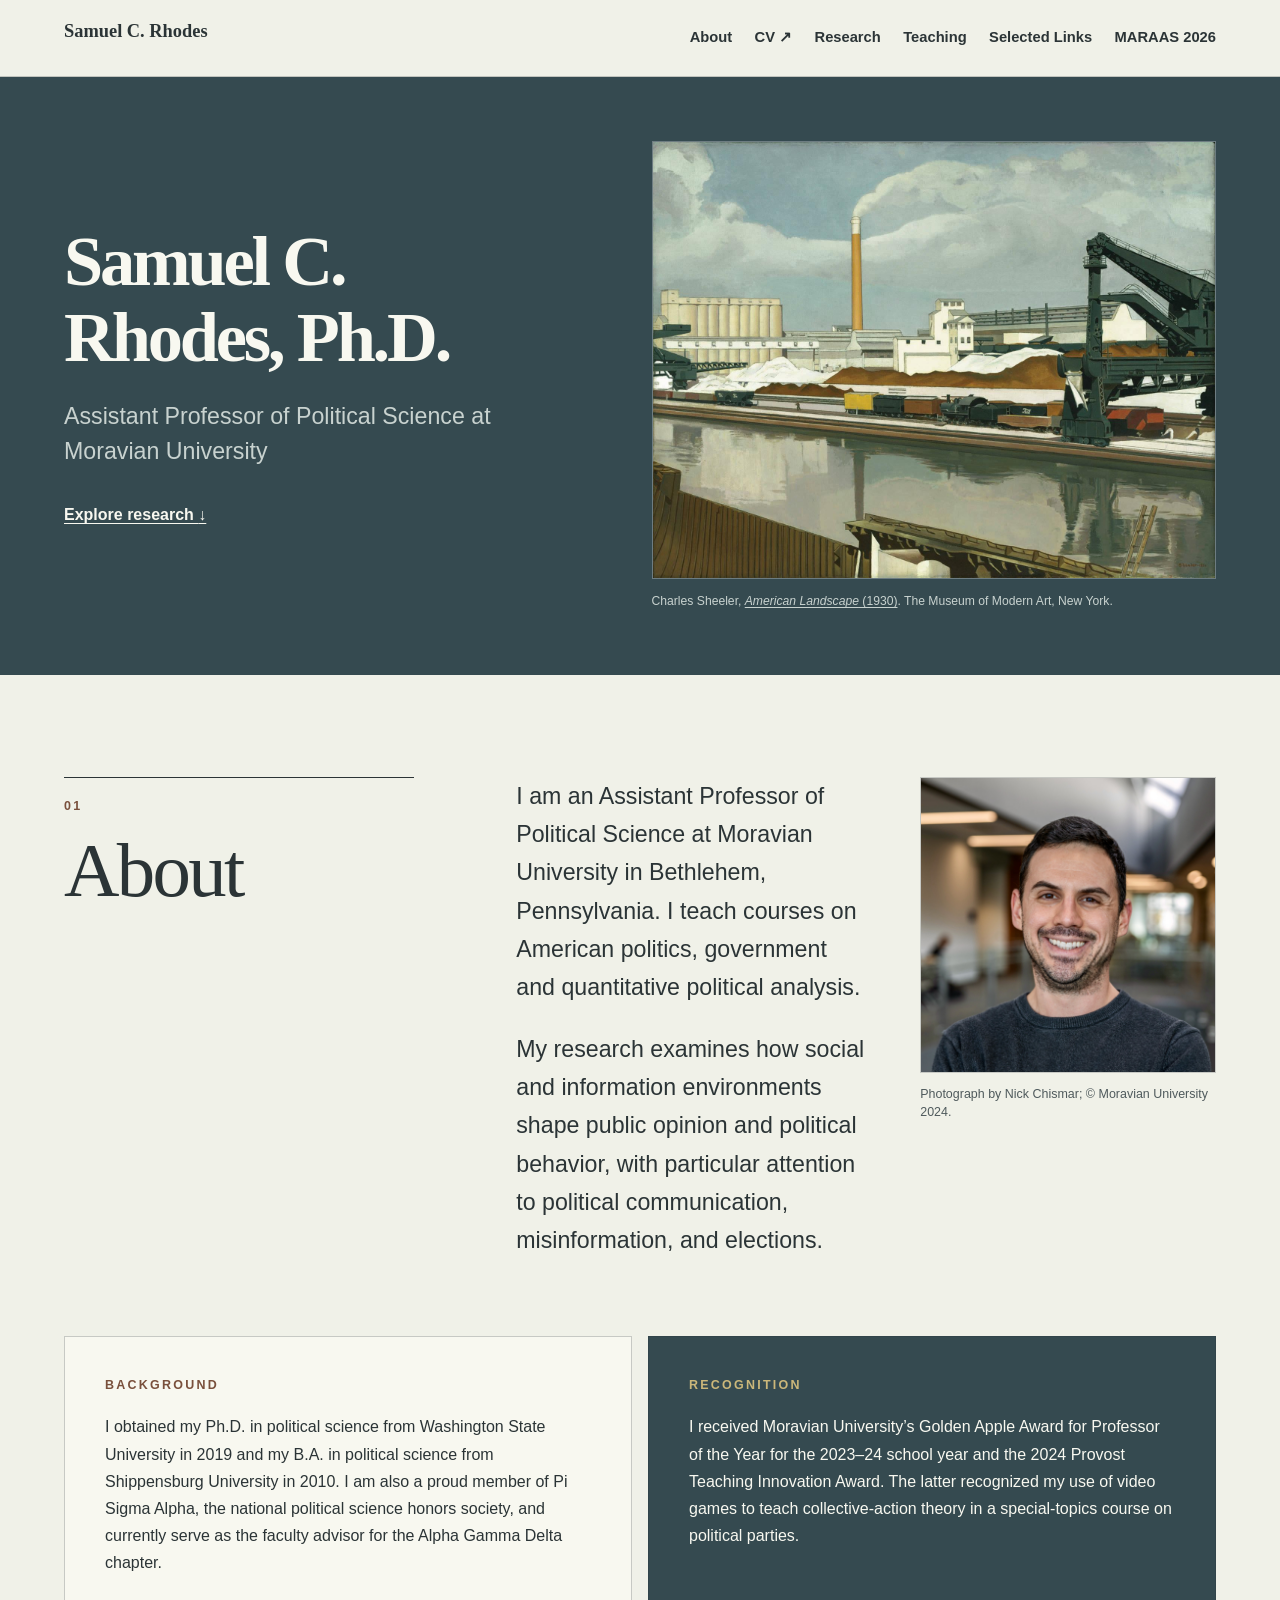
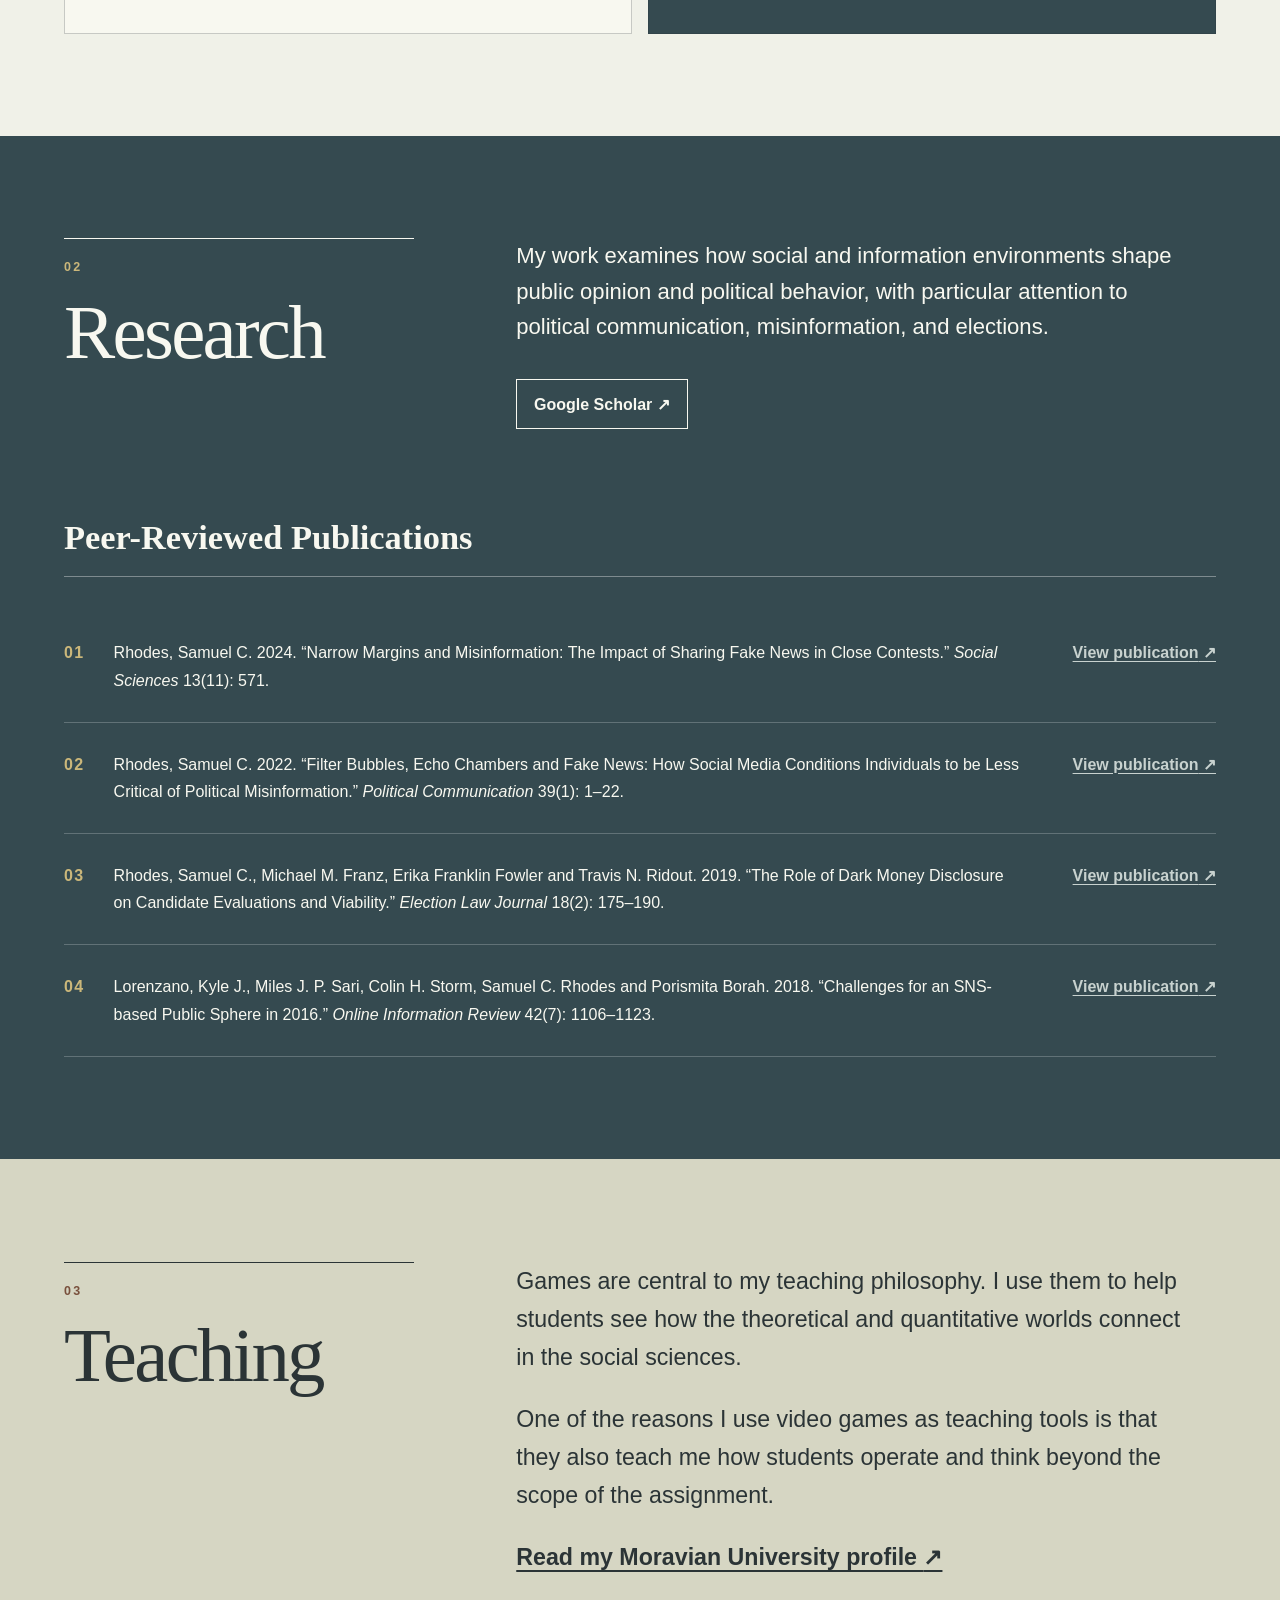
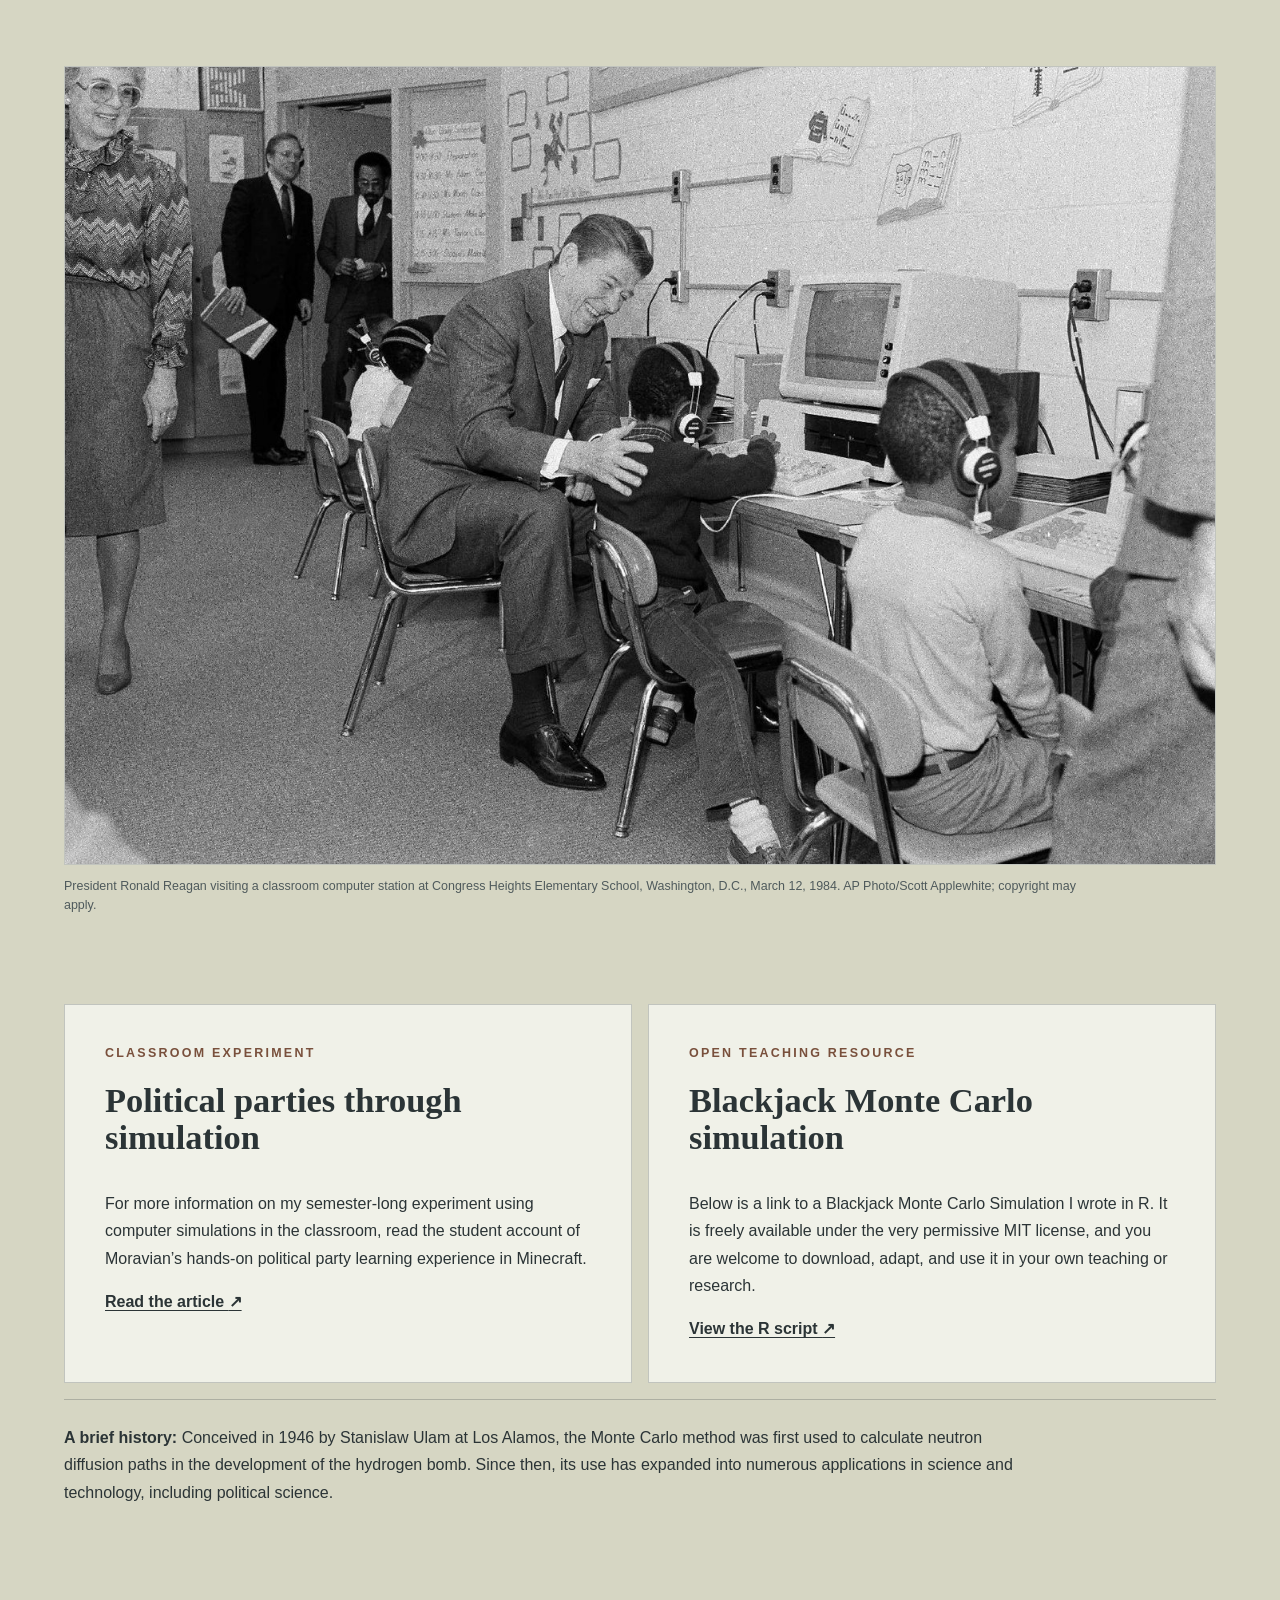
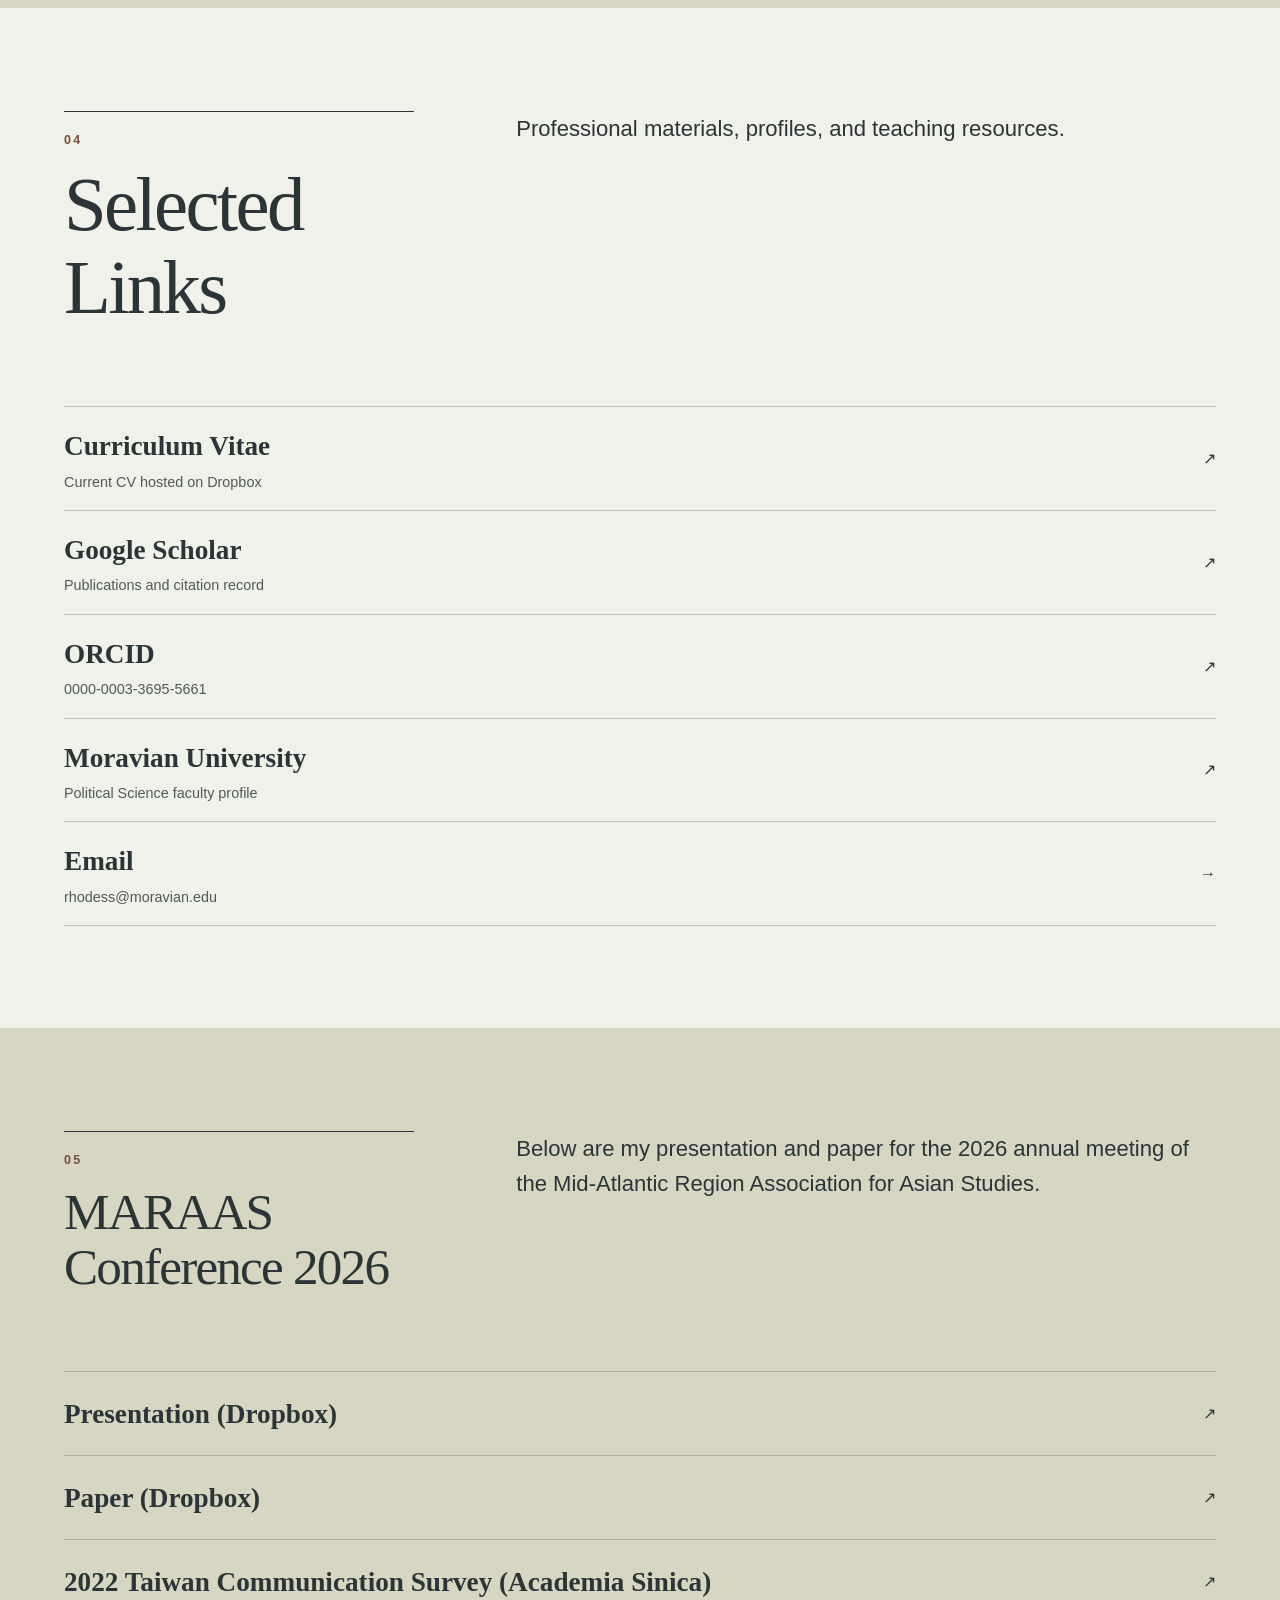
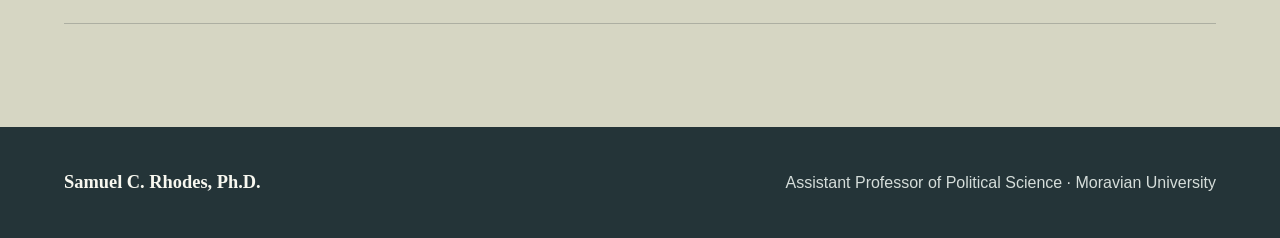
==== commit df6460e7: "Add MARAAS 2026 conference materials section Add navigation and section 05 with presentation, paper," ====
--- a/index.html
+++ b/index.html
@@ -91,6 +91,7 @@
           <li><a href="#research">Research</a></li>
           <li><a href="#teaching">Teaching</a></li>
           <li><a href="#links">Selected Links</a></li>
+          <li><a href="#maraas-2026">MARAAS 2026</a></li>
         </ul>
       </nav>
     </div>
@@ -253,6 +254,33 @@
         </a>
       </div>
     </section>
+
+    <section class="section section-warm" id="maraas-2026" aria-labelledby="maraas-2026-title">
+      <div class="shell section-grid">
+        <div class="section-heading">
+          <p class="section-number" aria-hidden="true">05</p>
+          <h2 id="maraas-2026-title" class="conference-title">MARAAS Conference 2026</h2>
+        </div>
+        <div class="prose">
+          <p class="lede">Below are my presentation and paper for the 2026 annual meeting of the Mid-Atlantic Region Association for Asian Studies.</p>
+        </div>
+      </div>
+
+      <div class="shell link-list">
+        <a href="https://www.dropbox.com/scl/fi/0zmq5cqa631aqm93ulx42/Taiwan_MARAAS_2026.pdf?rlkey=y0e40hox9n42q3sn2x0gj22ua&amp;st=0lcvvyhm&amp;e=1&amp;raw=1" target="_blank" rel="noopener noreferrer">
+          <span><strong>Presentation (Dropbox)</strong></span>
+          <span aria-hidden="true">↗</span><span class="visually-hidden">Opens in a new tab</span>
+        </a>
+        <a href="https://www.dropbox.com/scl/fi/0ppodah0973pfyzv5jjxl/Taking_a_Side_Taiwan_Sept26.pdf?rlkey=0ubt0bxdhty8jo8bs1qzxqjim&amp;st=tsx16v79&amp;e=1&amp;raw=1" target="_blank" rel="noopener noreferrer">
+          <span><strong>Paper (Dropbox)</strong></span>
+          <span aria-hidden="true">↗</span><span class="visually-hidden">Opens in a new tab</span>
+        </a>
+        <a href="https://srda.sinica.edu.tw/search/metadata/detail/D00240_1" target="_blank" rel="noopener noreferrer">
+          <span><strong>2022 Taiwan Communication Survey (Academia Sinica)</strong></span>
+          <span aria-hidden="true">↗</span><span class="visually-hidden">Opens in a new tab</span>
+        </a>
+      </div>
+    </section>
   </main>
 
   <footer class="site-footer">
--- a/assets/css/styles.css
+++ b/assets/css/styles.css
@@ -73,6 +73,10 @@
   line-height: 1.08;
 }
 
+.conference-title {
+  font-size: clamp(2.8rem, 4vw, 4rem);
+}
+
 h1 {
   max-width: 10ch;
   margin-bottom: 1.5rem;
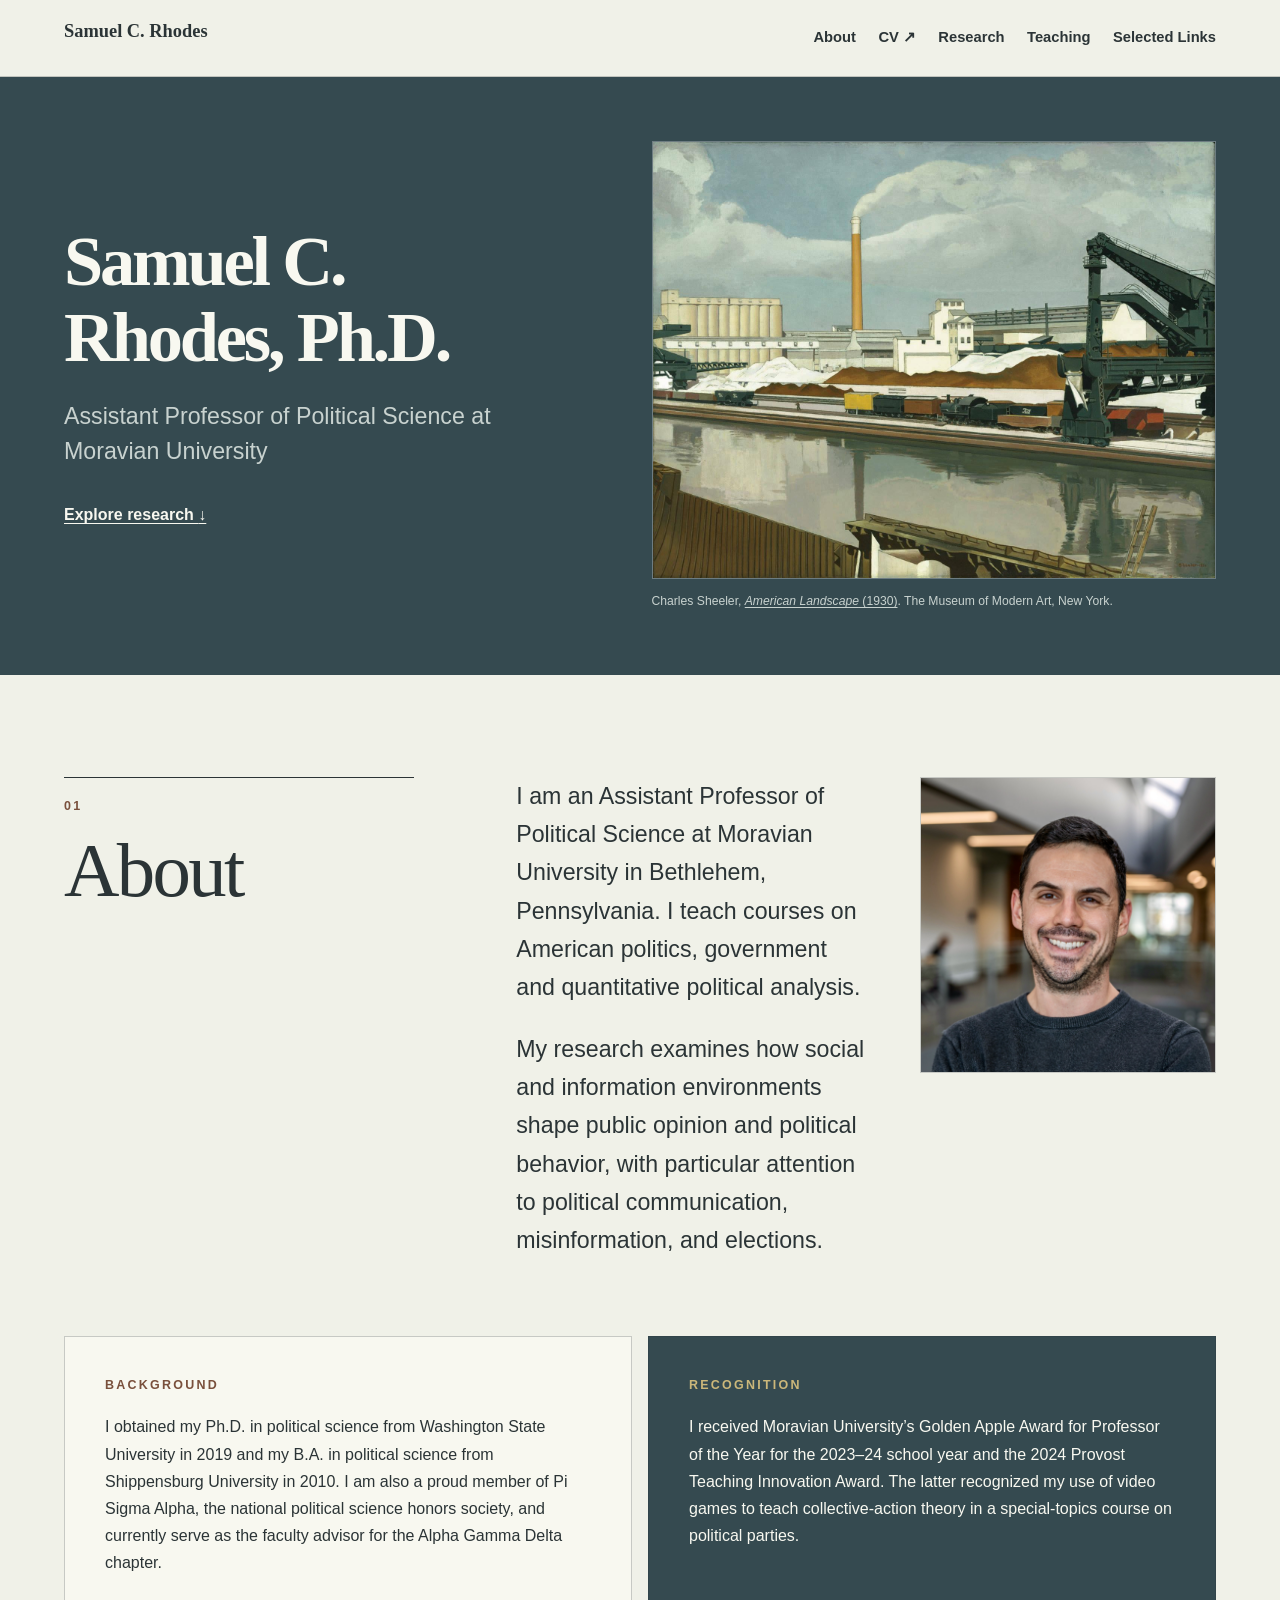
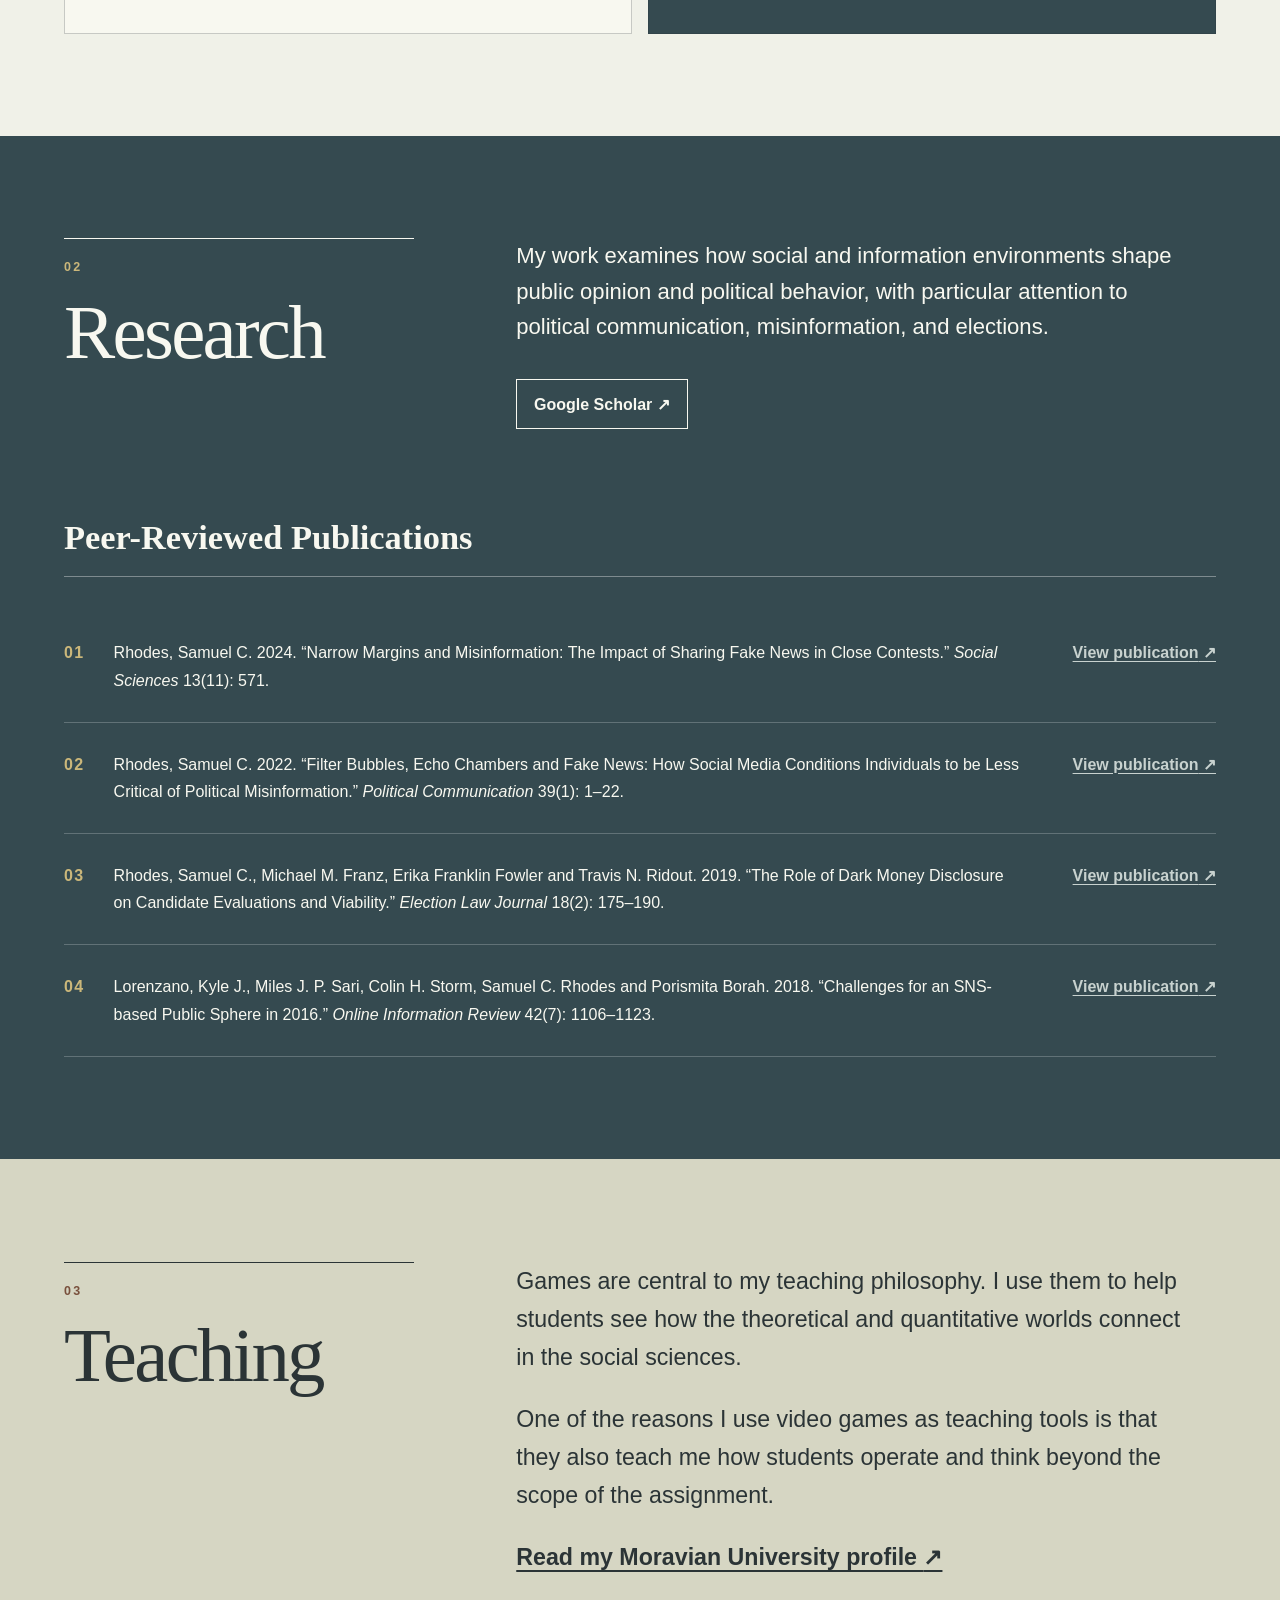
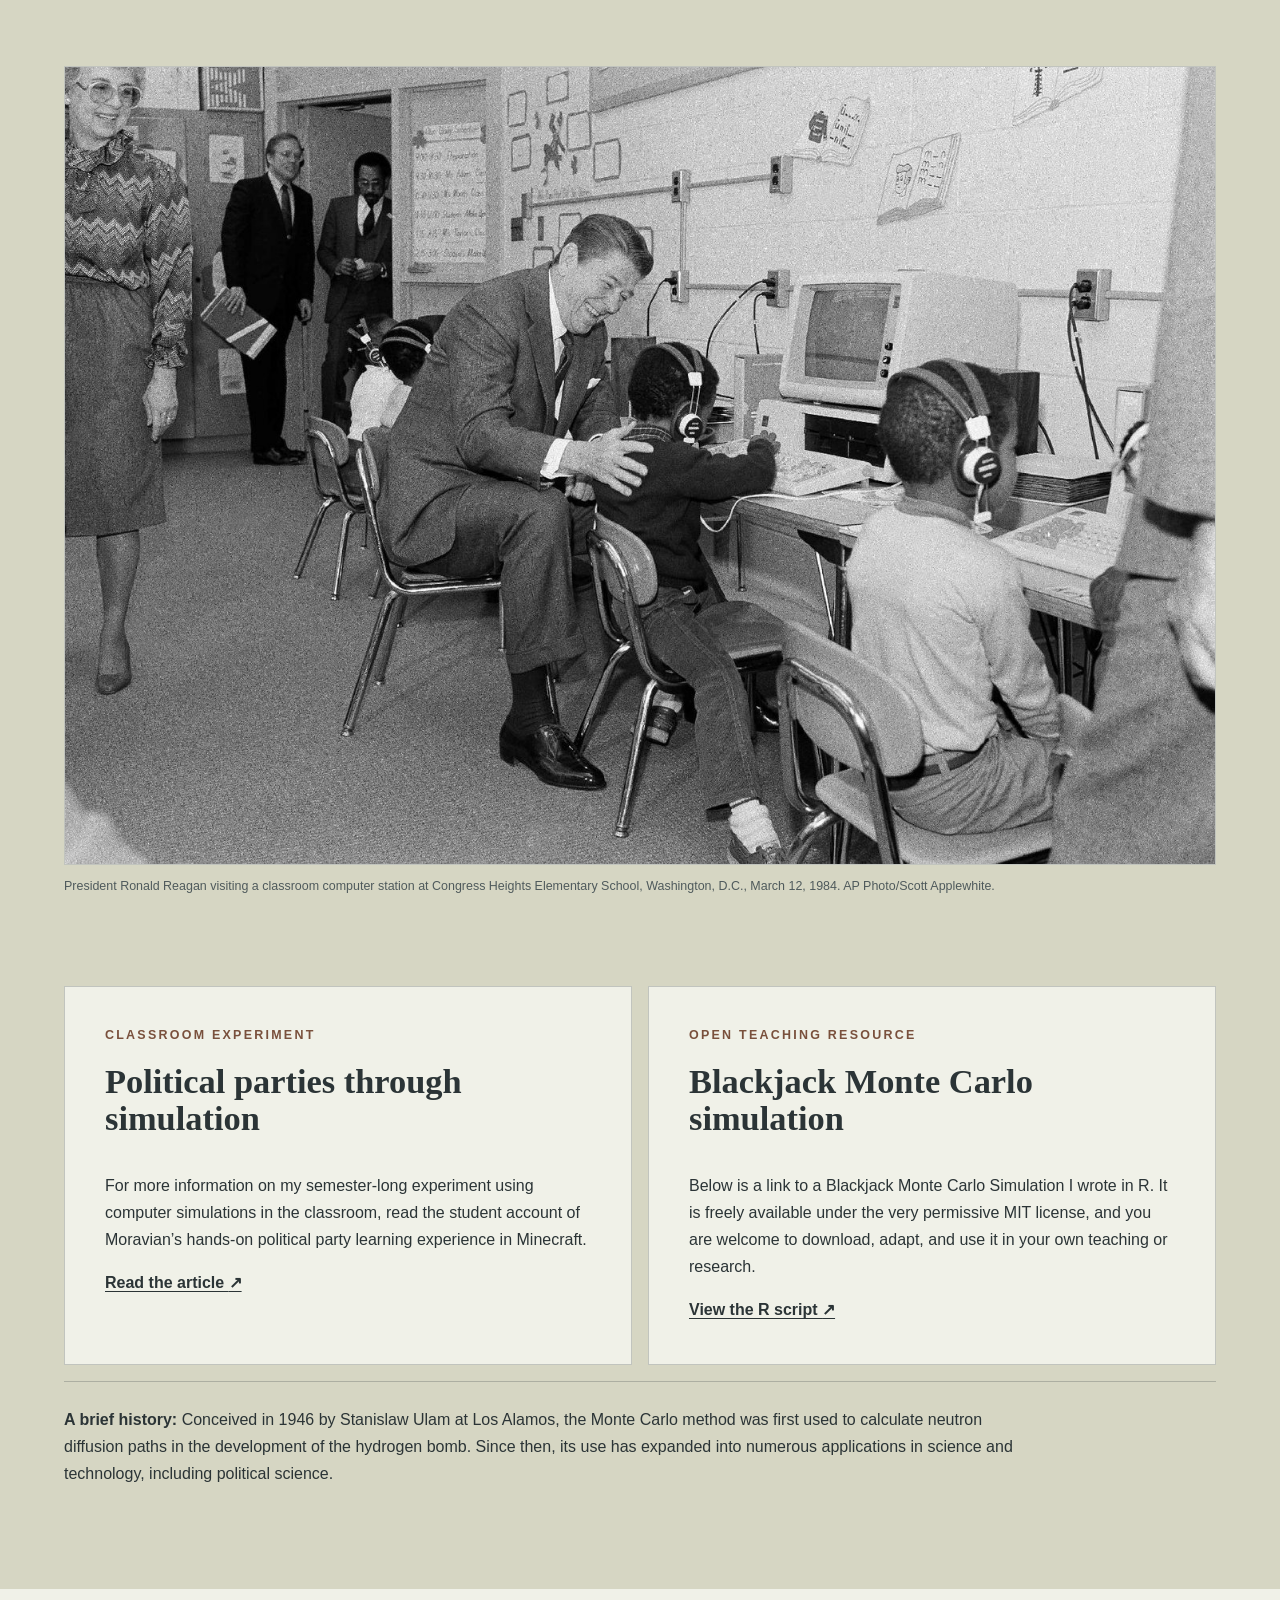
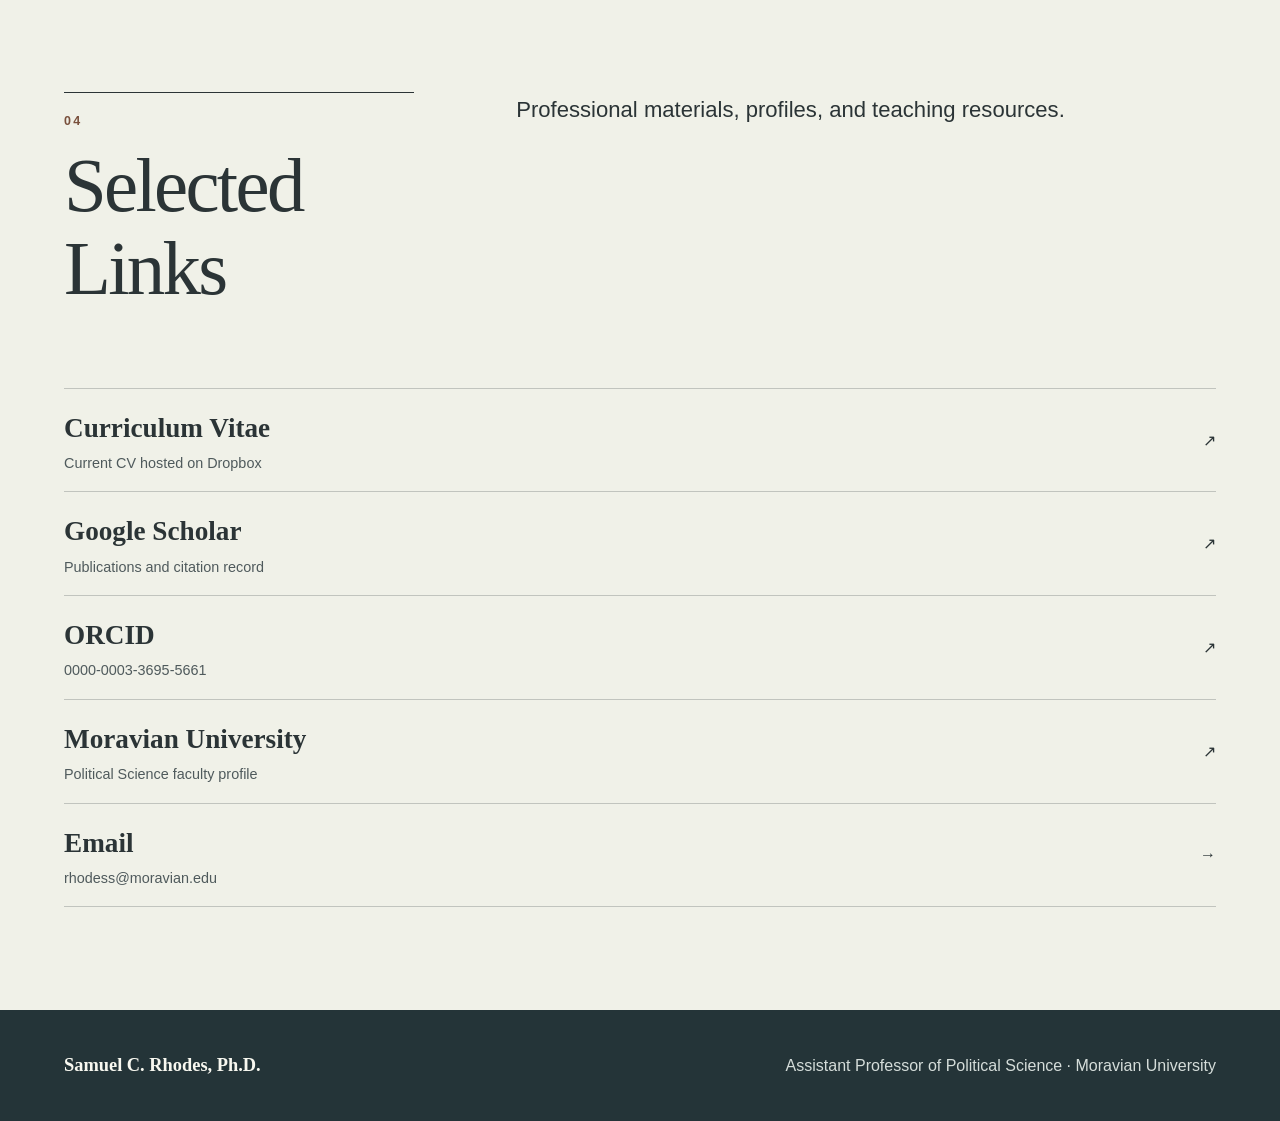
==== commit f72dc657: "Remove completed MARAAS section and simplify visible photo captions Remove section 05 and its naviga" ====
--- a/index.html
+++ b/index.html
@@ -91,7 +91,6 @@
           <li><a href="#research">Research</a></li>
           <li><a href="#teaching">Teaching</a></li>
           <li><a href="#links">Selected Links</a></li>
-          <li><a href="#maraas-2026">MARAAS 2026</a></li>
         </ul>
       </nav>
     </div>
@@ -130,7 +129,6 @@
           </div>
           <figure class="about-figure">
             <img src="assets/images/samuel-rhodes-headshot-2024.jpg" width="1200" height="1200" alt="Samuel C. Rhodes smiling in a university interior." loading="lazy" decoding="async">
-            <figcaption>Photograph by Nick Chismar; © Moravian University 2024.</figcaption>
           </figure>
         </div>
       </div>
@@ -197,7 +195,7 @@
 
       <figure class="shell teaching-figure">
         <img src="assets/images/ronald-reagan-computer-classroom.jpg" width="1440" height="999" alt="President Ronald Reagan seated beside a student using a classroom computer." loading="lazy" decoding="async">
-        <figcaption>President Ronald Reagan visiting a classroom computer station at Congress Heights Elementary School, Washington, D.C., March 12, 1984. AP Photo/Scott Applewhite; copyright may apply.</figcaption>
+        <figcaption>President Ronald Reagan visiting a classroom computer station at Congress Heights Elementary School, Washington, D.C., March 12, 1984. AP Photo/Scott Applewhite.</figcaption>
       </figure>
 
       <div class="shell teaching-grid">
@@ -255,32 +253,6 @@
       </div>
     </section>
 
-    <section class="section section-warm" id="maraas-2026" aria-labelledby="maraas-2026-title">
-      <div class="shell section-grid">
-        <div class="section-heading">
-          <p class="section-number" aria-hidden="true">05</p>
-          <h2 id="maraas-2026-title" class="conference-title">MARAAS Conference 2026</h2>
-        </div>
-        <div class="prose">
-          <p class="lede">Below are my presentation and paper for the 2026 annual meeting of the Mid-Atlantic Region Association for Asian Studies.</p>
-        </div>
-      </div>
-
-      <div class="shell link-list">
-        <a href="https://www.dropbox.com/scl/fi/0zmq5cqa631aqm93ulx42/Taiwan_MARAAS_2026.pdf?rlkey=y0e40hox9n42q3sn2x0gj22ua&amp;st=0lcvvyhm&amp;e=1&amp;raw=1" target="_blank" rel="noopener noreferrer">
-          <span><strong>Presentation (Dropbox)</strong></span>
-          <span aria-hidden="true">↗</span><span class="visually-hidden">Opens in a new tab</span>
-        </a>
-        <a href="https://www.dropbox.com/scl/fi/0ppodah0973pfyzv5jjxl/Taking_a_Side_Taiwan_Sept26.pdf?rlkey=0ubt0bxdhty8jo8bs1qzxqjim&amp;st=tsx16v79&amp;e=1&amp;raw=1" target="_blank" rel="noopener noreferrer">
-          <span><strong>Paper (Dropbox)</strong></span>
-          <span aria-hidden="true">↗</span><span class="visually-hidden">Opens in a new tab</span>
-        </a>
-        <a href="https://srda.sinica.edu.tw/search/metadata/detail/D00240_1" target="_blank" rel="noopener noreferrer">
-          <span><strong>2022 Taiwan Communication Survey (Academia Sinica)</strong></span>
-          <span aria-hidden="true">↗</span><span class="visually-hidden">Opens in a new tab</span>
-        </a>
-      </div>
-    </section>
   </main>
 
   <footer class="site-footer">
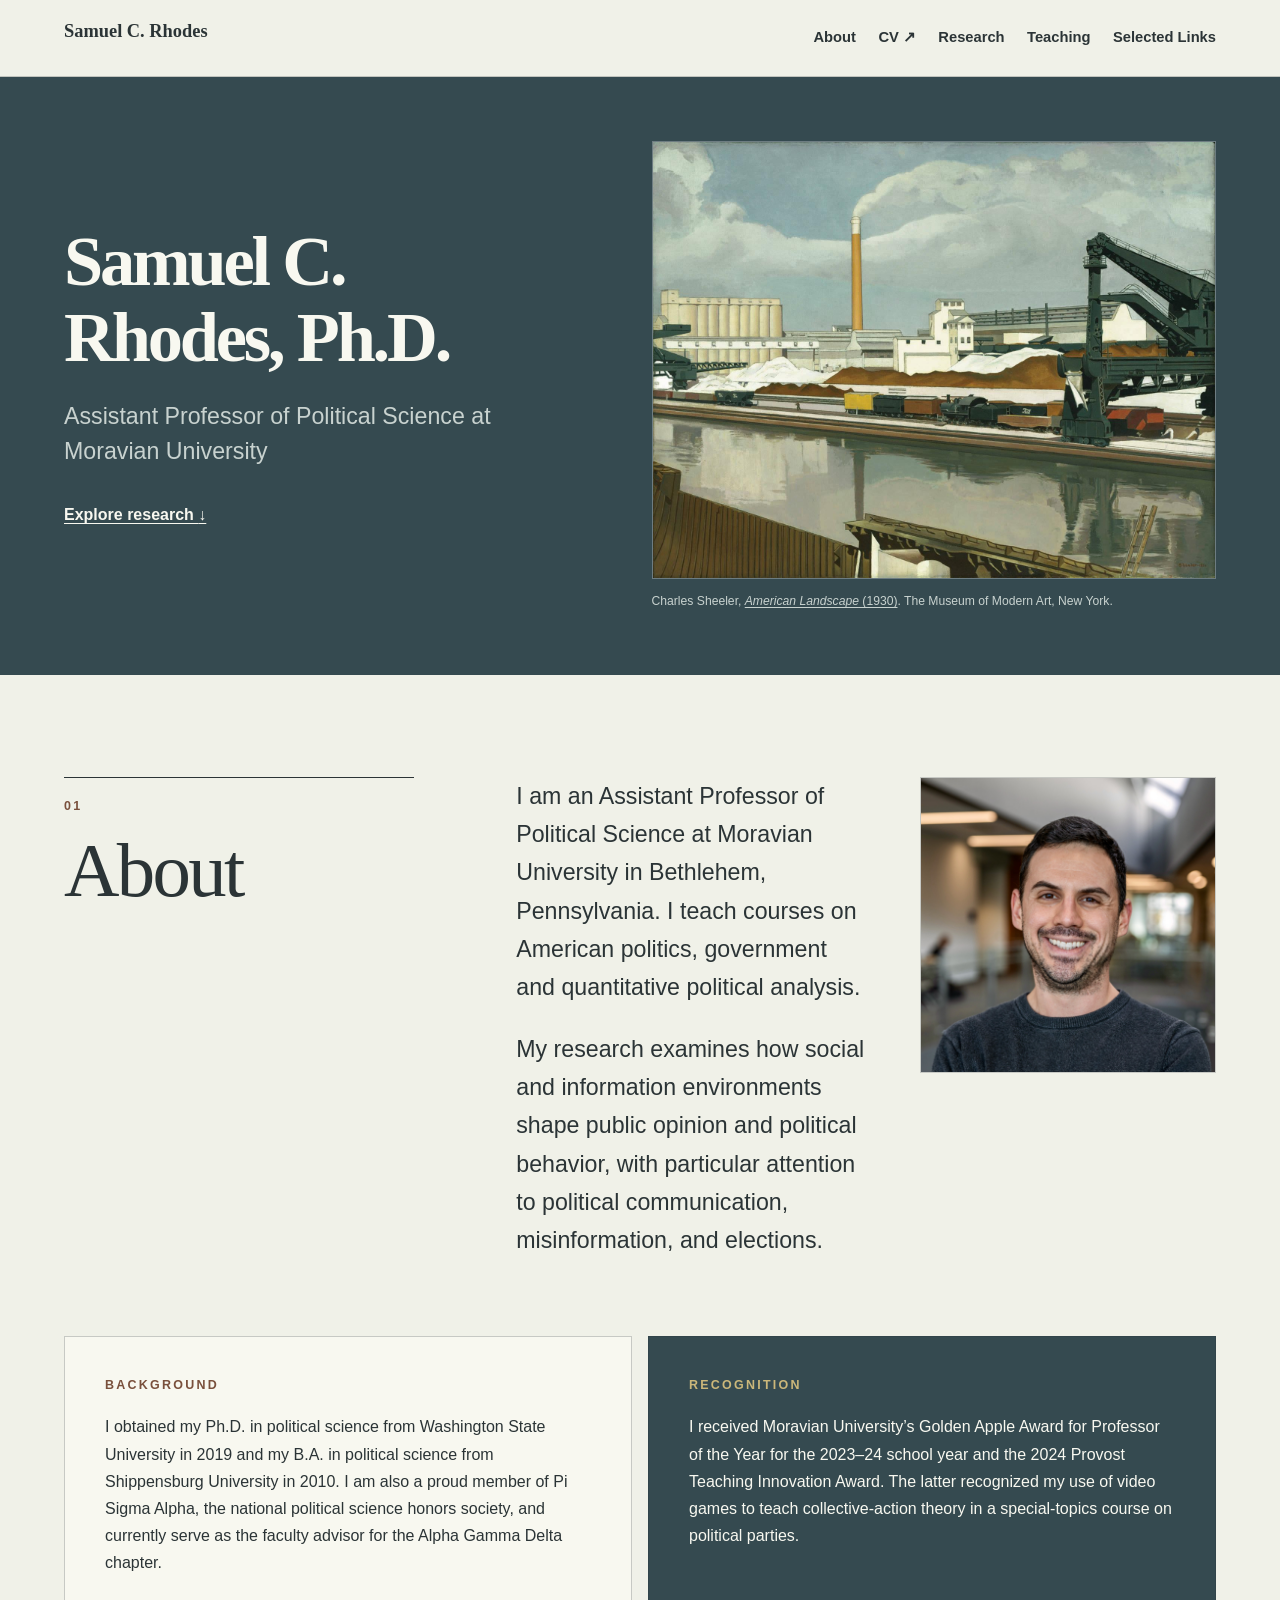
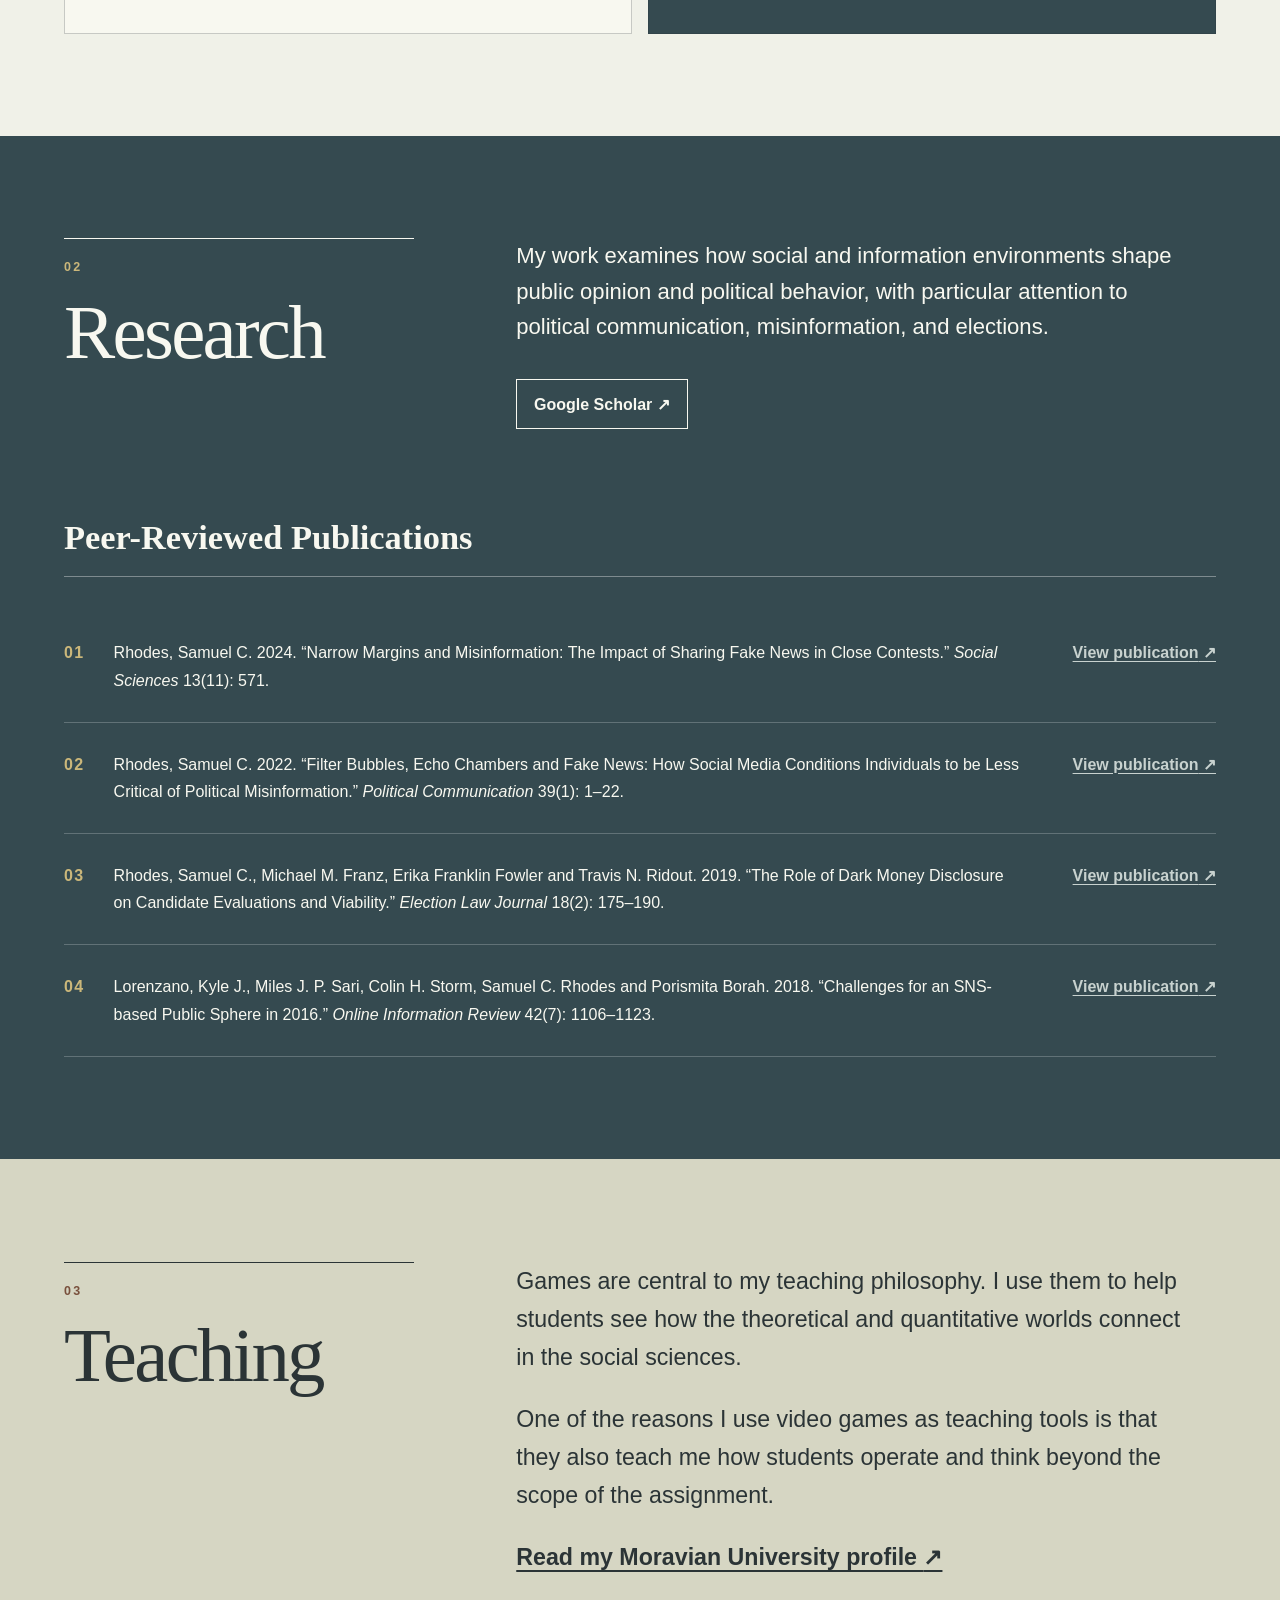
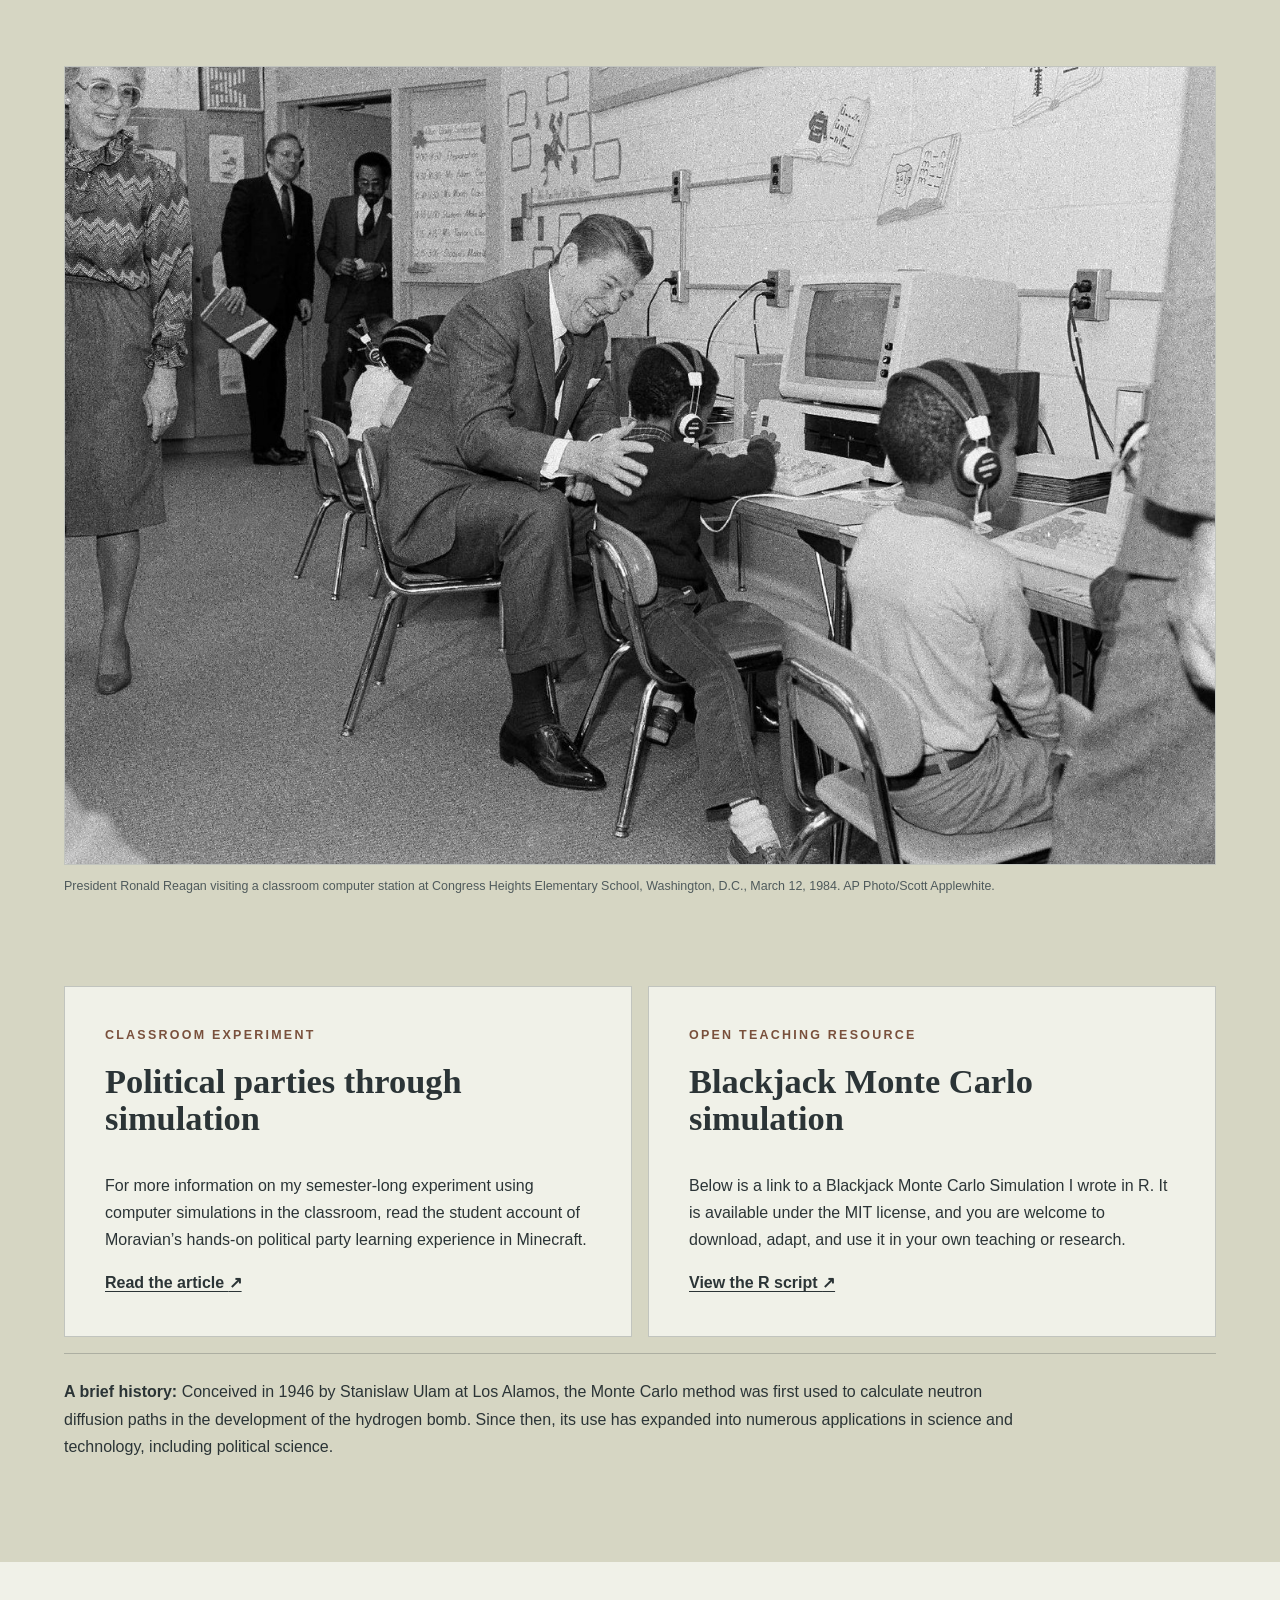
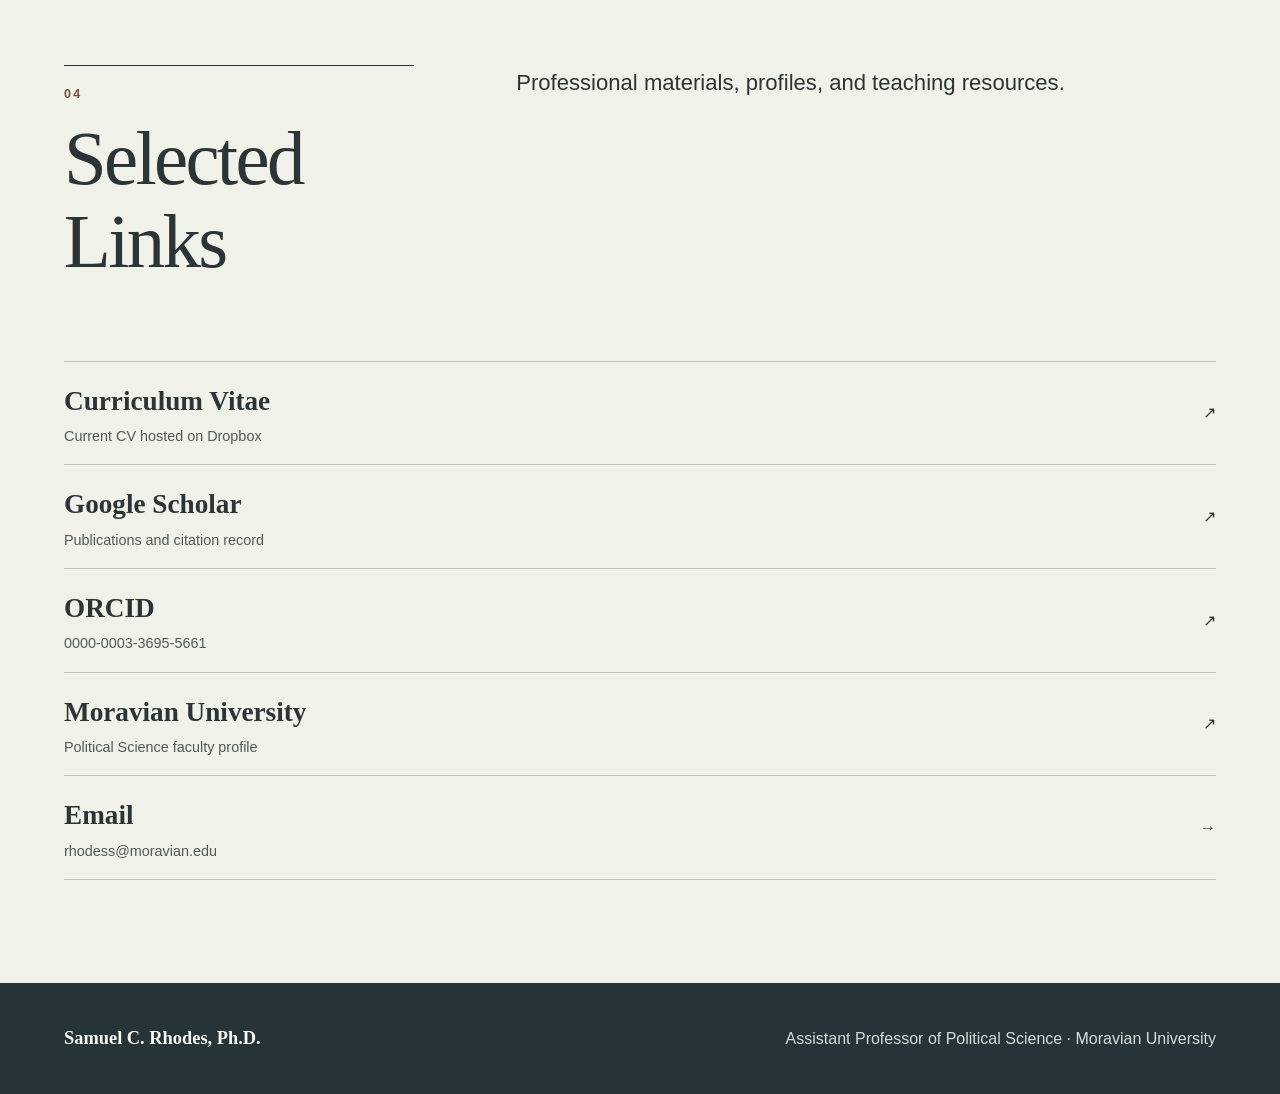
==== commit 7b21433d: "Simplify MIT license wording for teaching resource" ====
--- a/index.html
+++ b/index.html
@@ -208,7 +208,7 @@
         <article class="teaching-panel">
           <p class="eyebrow">Open Teaching Resource</p>
           <h3>Blackjack Monte Carlo simulation</h3>
-          <p>Below is a link to a Blackjack Monte Carlo Simulation I wrote in R. It is freely available under the very permissive MIT license, and you are welcome to download, adapt, and use it in your own teaching or research.</p>
+          <p>Below is a link to a Blackjack Monte Carlo Simulation I wrote in R. It is available under the MIT license, and you are welcome to download, adapt, and use it in your own teaching or research.</p>
           <a class="text-link" href="https://drive.google.com/file/d/1yVnKyx5Hw0C_nsuu_a9_1nCS-8gm6gq0/view?usp=share_link">View the R script <span aria-hidden="true">↗</span></a>
         </article>
       </div>
